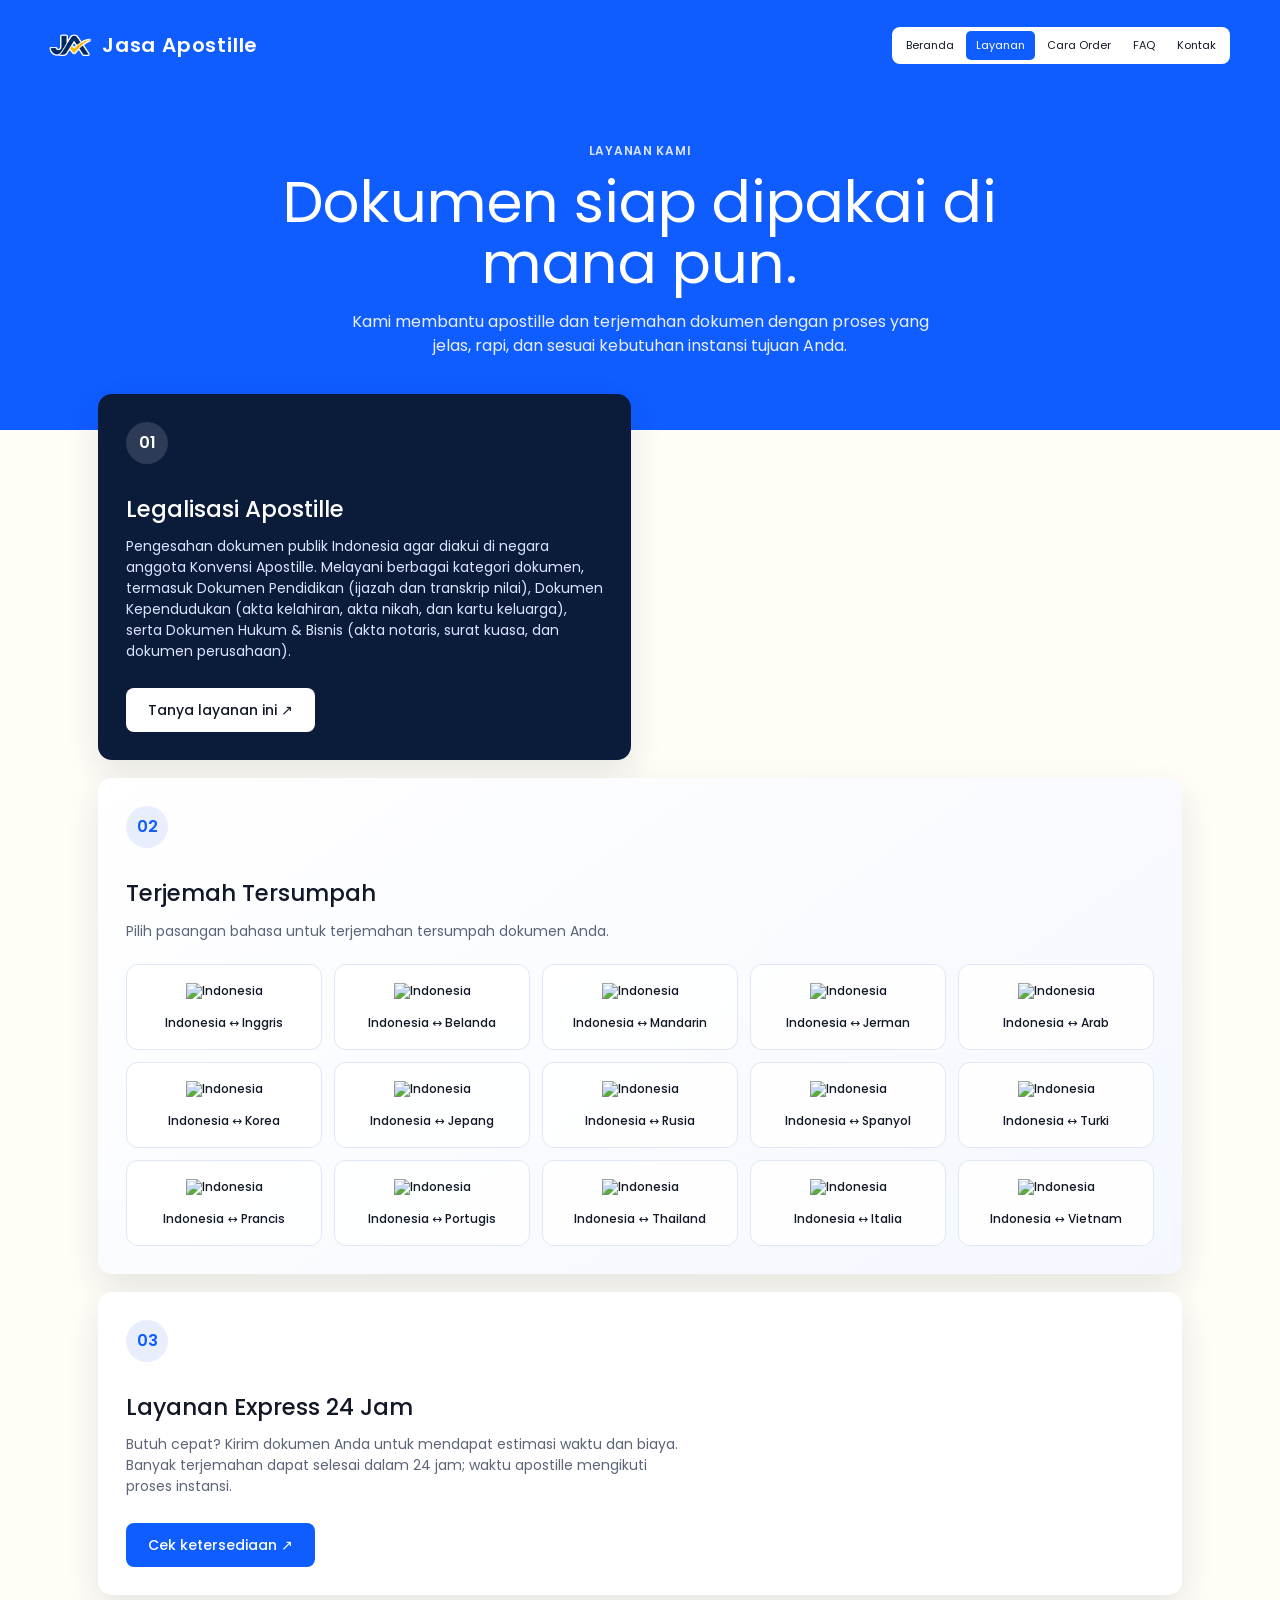
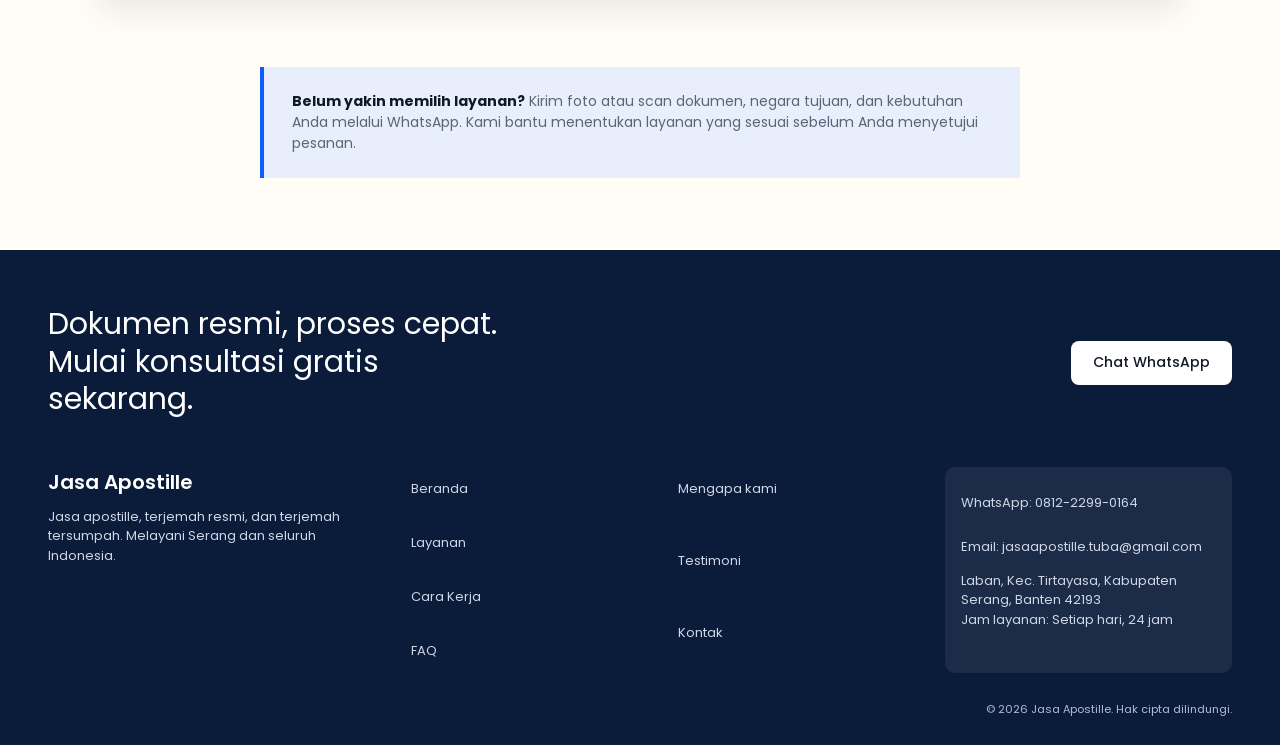
==== layanan.html @ f2cc79f2 "Unify navbar layout across pages Co-authored-by: Copilot <223556219+Copilot@users.noreply.github.com" ====
<!doctype html>
<html lang="id">
  <head>
    <meta charset="utf-8" />
    <meta name="viewport" content="width=device-width, initial-scale=1" />
    <title>Layanan Apostille &amp; Terjemah Resmi | Jasa Apostille</title>
    <meta
      name="description"
      content="Pilih layanan apostille, terjemah resmi, terjemah tersumpah, dan pengurusan dokumen untuk kebutuhan studi, visa, kerja, dan bisnis."
    />
    <link rel="canonical" href="https://www.jasaapostille.my.id/layanan.html" />
    <meta name="theme-color" content="#0f5cff" />
    <link rel="icon" type="image/png" href="assets/logo.png" />
    <link rel="preconnect" href="https://fonts.googleapis.com" />
    <link rel="preconnect" href="https://fonts.gstatic.com" crossorigin />
    <link
      href="https://fonts.googleapis.com/css2?family=Poppins:wght@300;400;500;600&display=swap"
      rel="stylesheet"
    />
    <link rel="stylesheet" href="css/style.css" />
    <style>
      .services-page-hero {
        background: var(--blue);
        color: #fff;
        padding: 24px 48px 72px;
      }
      .services-page-intro {
        max-width: 760px;
        margin: 72px auto 0;
        text-align: center;
      }
      .services-page-intro .label {
        color: #dbe4ff;
      }
      .services-page-intro h1 {
        margin: 10px 0 16px;
        font-size: clamp(32px, 5vw, 58px);
        line-height: 1.05;
        font-weight: 400;
      }
      .services-page-intro p {
        max-width: 610px;
        margin: 0 auto;
        color: #e9efff;
        font-size: 16px;
      }
      .service-catalog {
        max-width: 1180px;
        margin: -36px auto 0;
        padding: 0 48px 72px;
        position: relative;
      }
      .service-catalog-grid {
        display: grid;
        grid-template-columns: repeat(2, minmax(0, 1fr));
        gap: 18px;
      }
      .service-card {
        min-height: 300px;
        padding: 28px;
        border-radius: var(--radius);
        background: #fff;
        box-shadow: 0 14px 34px rgba(11, 27, 58, 0.1);
        display: flex;
        flex-direction: column;
        justify-content: space-between;
        transition:
          transform 0.2s ease,
          box-shadow 0.2s ease;
      }
      .service-card:hover {
        transform: translateY(-6px);
        box-shadow: 0 20px 42px rgba(11, 27, 58, 0.16);
      }
      .service-card.featured {
        background: var(--navy);
        color: #fff;
      }
      .service-card.wide {
        grid-column: span 2;
        min-height: 250px;
      }
      .service-number {
        width: 42px;
        height: 42px;
        display: grid;
        place-items: center;
        border-radius: 50%;
        background: var(--soft);
        color: var(--blue);
        font-weight: 600;
        margin-bottom: 28px;
      }
      .featured .service-number {
        background: rgba(255, 255, 255, 0.14);
        color: #fff;
      }
      .service-card h2 {
        margin: 0 0 10px;
        font-size: 23px;
        font-weight: 500;
      }
      .service-card p {
        margin: 0;
        color: var(--muted);
        font-size: 14px;
        max-width: 560px;
      }
      .featured p {
        color: #dbe4ff;
      }
      .service-card .service-link {
        margin-top: 26px;
        align-self: flex-start;
      }
      .translation-card {
        grid-column: span 2;
        min-height: auto;
      }
      .translation-card {
        background: linear-gradient(145deg, #ffffff 0%, #f4f7ff 100%);
      }
      .translation-card > div:first-child > p {
        margin-bottom: 22px;
      }
      .language-grid {
        display: grid;
        grid-template-columns: repeat(5, minmax(0, 1fr));
        gap: 12px;
      }
      .language-card {
        display: flex;
        flex-direction: column;
        align-items: center;
        justify-content: center;
        gap: 8px;
        min-height: 86px;
        padding: 12px 8px;
        border: 1px solid #dfe6f7;
        border-radius: 12px;
        background: rgba(255, 255, 255, .9);
        color: var(--ink);
        font-size: 12px;
        line-height: 1.25;
        text-align: center;
        font-weight: 500;
        transition: border-color .18s ease, background .18s ease, transform .18s ease, box-shadow .18s ease;
      }
      .language-card:hover {
        border-color: var(--blue);
        background: #fff;
        transform: translateY(-3px);
        box-shadow: 0 8px 18px rgba(15, 92, 255, .12);
      }
      .language-flags {
        display: inline-flex;
        flex: none;
        gap: 4px;
        align-items: center;
      }
      .language-flags img {
        width: 32px;
        height: 21px;
        display: block;
        border-radius: 3px;
        object-fit: cover;
        box-shadow: 0 0 0 1px rgba(11, 27, 58, .12);
      }
      @media (max-width: 900px) {
        .language-grid { grid-template-columns: repeat(3, minmax(0, 1fr)); }
      }
      .services-page-note {
        max-width: 760px;
        margin: 0 auto 72px;
        padding: 24px 28px;
        border-left: 4px solid var(--blue);
        background: var(--soft);
        color: var(--muted);
        font-size: 14px;
      }
      .services-page-note strong {
        color: var(--ink);
      }
      @media (max-width: 900px) {
        .services-page-hero {
          padding-left: 24px;
          padding-right: 24px;
        }
        .service-catalog {
          padding-left: 24px;
          padding-right: 24px;
        }
      }
      @media (max-width: 600px) {
        .services-page-hero {
          padding-top: 16px;
          padding-bottom: 58px;
        }
        .services-page-intro {
          margin-top: 56px;
          text-align: left;
        }
        .services-page-intro p {
          margin-left: 0;
        }
        .service-catalog-grid {
          grid-template-columns: 1fr;
        }
        .service-card.wide,
        .translation-card {
          grid-column: auto;
        }
        .service-card {
          min-height: 270px;
          padding: 22px;
        }
        .language-grid { grid-template-columns: repeat(2, minmax(0, 1fr)); gap: 10px; }
        .language-card { min-height: 78px; }
        .services-page-note {
          margin-left: 24px;
          margin-right: 24px;
        }
      }
    </style>
  </head>
  <body>
    <div class="page" id="top">
      <header class="services-page-hero">
        <nav class="nav" aria-label="Menu utama">
          <a class="logo" href="index.html#top" aria-label="Jasa Apostille">
            <img src="assets/logo.png" alt="Jasa Apostille" />
            <span>Jasa Apostille</span>
          </a>
          <button
            class="menu-btn"
            id="menuBtn"
            type="button"
            aria-label="Buka menu"
            aria-expanded="false"
            aria-controls="menu"
          >
            &#9776;
          </button>
          <div class="pill" id="menu">
            <a href="index.html#top">Beranda</a>
            <a class="active" href="layanan.html">Layanan</a>
            <a href="index.html#proses">Cara Order</a>
            <a href="index.html#faq">FAQ</a>
            <a href="index.html#kontak">Kontak</a>
          </div>
        </nav>
        <div class="services-page-intro">
          <span class="label">Layanan kami</span>
          <h1>Dokumen siap dipakai di mana pun.</h1>
          <p>
            Kami membantu apostille dan terjemahan dokumen dengan proses yang
            jelas, rapi, dan sesuai kebutuhan instansi tujuan Anda.
          </p>
        </div>
      </header>

      <main>
        <section class="service-catalog" aria-labelledby="catalog-title">
          <h2 id="catalog-title" class="sr-only">Daftar layanan</h2>
          <div class="service-catalog-grid">
            <article class="service-card featured">
              <div>
                <div class="service-number">01</div>
                <h2>Legalisasi Apostille</h2>
                <p>
                  Pengesahan dokumen publik Indonesia agar diakui di negara
                  anggota Konvensi Apostille. Melayani berbagai kategori
                  dokumen, termasuk Dokumen Pendidikan (ijazah dan transkrip
                  nilai), Dokumen Kependudukan (akta kelahiran, akta nikah, dan
                  kartu keluarga), serta Dokumen Hukum & Bisnis (akta notaris,
                  surat kuasa, dan dokumen perusahaan).
                </p>
              </div>
              <a
                class="btn btn-light service-link"
                href="https://wa.me/6281222990164?text=Halo%2C%20saya%20tertarik%20dengan%20layanan%20Legalisasi%20Apostille.%20Mohon%20informasi%20lebih%20lanjut."
                rel="noopener"
                >Tanya layanan ini &#8599;</a
              >
            </article>
            <article class="service-card translation-card">
              <div>
                <div class="service-number">02</div>
                <h2>Terjemah Tersumpah</h2>
                <p>Pilih pasangan bahasa untuk terjemahan tersumpah dokumen Anda.</p>
                <div class="language-grid" aria-label="Pilihan bahasa terjemah tersumpah">
                  <a class="language-card" href="https://wa.me/6281222990164?text=Halo%2C%20saya%20mengunjungi%20jasaapostile.my.id%20dan%20ingin%20konsultasi%20layanan%20Terjemah%20Tersumpah%20Indonesia%E2%80%93Inggris.%20Mohon%20informasi%20lebih%20lanjut." rel="noopener"<span class="language-flags" aria-hidden="true"><img src="https://flagcdn.com/w40/id.png" alt="Indonesia" /><img src="https://flagcdn.com/w40/gb.png" alt="" /></span><span>Indonesia ↔ Inggris</span></a>
                  <a class="language-card" href="https://wa.me/6281222990164?text=Halo%2C%20saya%20mengunjungi%20jasaapostile.my.id%20dan%20ingin%20konsultasi%20layanan%20Terjemah%20Tersumpah%20Indonesia%E2%80%93Belanda.%20Mohon%20informasi%20lebih%20lanjut." rel="noopener"<span class="language-flags" aria-hidden="true"><img src="https://flagcdn.com/w40/id.png" alt="Indonesia" /><img src="https://flagcdn.com/w40/nl.png" alt="" /></span><span>Indonesia ↔ Belanda</span></a>
                  <a class="language-card" href="https://wa.me/6281222990164?text=Halo%2C%20saya%20mengunjungi%20jasaapostile.my.id%20dan%20ingin%20konsultasi%20layanan%20Terjemah%20Tersumpah%20Indonesia%E2%80%93Mandarin.%20Mohon%20informasi%20lebih%20lanjut." rel="noopener"<span class="language-flags" aria-hidden="true"><img src="https://flagcdn.com/w40/id.png" alt="Indonesia" /><img src="https://flagcdn.com/w40/cn.png" alt="" /></span><span>Indonesia ↔ Mandarin</span></a>
                  <a class="language-card" href="https://wa.me/6281222990164?text=Halo%2C%20saya%20mengunjungi%20jasaapostile.my.id%20dan%20ingin%20konsultasi%20layanan%20Terjemah%20Tersumpah%20Indonesia%E2%80%93Jerman.%20Mohon%20informasi%20lebih%20lanjut." rel="noopener"<span class="language-flags" aria-hidden="true"><img src="https://flagcdn.com/w40/id.png" alt="Indonesia" /><img src="https://flagcdn.com/w40/de.png" alt="" /></span><span>Indonesia ↔ Jerman</span></a>
                  <a class="language-card" href="https://wa.me/6281222990164?text=Halo%2C%20saya%20mengunjungi%20jasaapostile.my.id%20dan%20ingin%20konsultasi%20layanan%20Terjemah%20Tersumpah%20Indonesia%E2%80%93Arab.%20Mohon%20informasi%20lebih%20lanjut." rel="noopener"<span class="language-flags" aria-hidden="true"><img src="https://flagcdn.com/w40/id.png" alt="Indonesia" /><img src="https://flagcdn.com/w40/sa.png" alt="" /></span><span>Indonesia ↔ Arab</span></a>
                  <a class="language-card" href="https://wa.me/6281222990164?text=Halo%2C%20saya%20mengunjungi%20jasaapostile.my.id%20dan%20ingin%20konsultasi%20layanan%20Terjemah%20Tersumpah%20Indonesia%E2%80%93Korea.%20Mohon%20informasi%20lebih%20lanjut." rel="noopener"<span class="language-flags" aria-hidden="true"><img src="https://flagcdn.com/w40/id.png" alt="Indonesia" /><img src="https://flagcdn.com/w40/kr.png" alt="" /></span><span>Indonesia ↔ Korea</span></a>
                  <a class="language-card" href="https://wa.me/6281222990164?text=Halo%2C%20saya%20mengunjungi%20jasaapostile.my.id%20dan%20ingin%20konsultasi%20layanan%20Terjemah%20Tersumpah%20Indonesia%E2%80%93Jepang.%20Mohon%20informasi%20lebih%20lanjut." rel="noopener"<span class="language-flags" aria-hidden="true"><img src="https://flagcdn.com/w40/id.png" alt="Indonesia" /><img src="https://flagcdn.com/w40/jp.png" alt="" /></span><span>Indonesia ↔ Jepang</span></a>
                  <a class="language-card" href="https://wa.me/6281222990164?text=Halo%2C%20saya%20mengunjungi%20jasaapostile.my.id%20dan%20ingin%20konsultasi%20layanan%20Terjemah%20Tersumpah%20Indonesia%E2%80%93Rusia.%20Mohon%20informasi%20lebih%20lanjut." rel="noopener"<span class="language-flags" aria-hidden="true"><img src="https://flagcdn.com/w40/id.png" alt="Indonesia" /><img src="https://flagcdn.com/w40/ru.png" alt="" /></span><span>Indonesia ↔ Rusia</span></a>
                  <a class="language-card" href="https://wa.me/6281222990164?text=Halo%2C%20saya%20mengunjungi%20jasaapostile.my.id%20dan%20ingin%20konsultasi%20layanan%20Terjemah%20Tersumpah%20Indonesia%E2%80%93Spanyol.%20Mohon%20informasi%20lebih%20lanjut." rel="noopener"<span class="language-flags" aria-hidden="true"><img src="https://flagcdn.com/w40/id.png" alt="Indonesia" /><img src="https://flagcdn.com/w40/es.png" alt="" /></span><span>Indonesia ↔ Spanyol</span></a>
                  <a class="language-card" href="https://wa.me/6281222990164?text=Halo%2C%20saya%20mengunjungi%20jasaapostile.my.id%20dan%20ingin%20konsultasi%20layanan%20Terjemah%20Tersumpah%20Indonesia%E2%80%93Turki.%20Mohon%20informasi%20lebih%20lanjut." rel="noopener"<span class="language-flags" aria-hidden="true"><img src="https://flagcdn.com/w40/id.png" alt="Indonesia" /><img src="https://flagcdn.com/w40/tr.png" alt="" /></span><span>Indonesia ↔ Turki</span></a>
                  <a class="language-card" href="https://wa.me/6281222990164?text=Halo%2C%20saya%20mengunjungi%20jasaapostile.my.id%20dan%20ingin%20konsultasi%20layanan%20Terjemah%20Tersumpah%20Indonesia%E2%80%93Prancis.%20Mohon%20informasi%20lebih%20lanjut." rel="noopener"<span class="language-flags" aria-hidden="true"><img src="https://flagcdn.com/w40/id.png" alt="Indonesia" /><img src="https://flagcdn.com/w40/fr.png" alt="" /></span><span>Indonesia ↔ Prancis</span></a>
                  <a class="language-card" href="https://wa.me/6281222990164?text=Halo%2C%20saya%20mengunjungi%20jasaapostile.my.id%20dan%20ingin%20konsultasi%20layanan%20Terjemah%20Tersumpah%20Indonesia%E2%80%93Portugis.%20Mohon%20informasi%20lebih%20lanjut." rel="noopener"<span class="language-flags" aria-hidden="true"><img src="https://flagcdn.com/w40/id.png" alt="Indonesia" /><img src="https://flagcdn.com/w40/pt.png" alt="" /></span><span>Indonesia ↔ Portugis</span></a>
                  <a class="language-card" href="https://wa.me/6281222990164?text=Halo%2C%20saya%20mengunjungi%20jasaapostile.my.id%20dan%20ingin%20konsultasi%20layanan%20Terjemah%20Tersumpah%20Indonesia%E2%80%93Thailand.%20Mohon%20informasi%20lebih%20lanjut." rel="noopener"<span class="language-flags" aria-hidden="true"><img src="https://flagcdn.com/w40/id.png" alt="Indonesia" /><img src="https://flagcdn.com/w40/th.png" alt="" /></span><span>Indonesia ↔ Thailand</span></a>
                  <a class="language-card" href="https://wa.me/6281222990164?text=Halo%2C%20saya%20mengunjungi%20jasaapostile.my.id%20dan%20ingin%20konsultasi%20layanan%20Terjemah%20Tersumpah%20Indonesia%E2%80%93Italia.%20Mohon%20informasi%20lebih%20lanjut." rel="noopener"<span class="language-flags" aria-hidden="true"><img src="https://flagcdn.com/w40/id.png" alt="Indonesia" /><img src="https://flagcdn.com/w40/it.png" alt="" /></span><span>Indonesia ↔ Italia</span></a>
                  <a class="language-card" href="https://wa.me/6281222990164?text=Halo%2C%20saya%20mengunjungi%20jasaapostile.my.id%20dan%20ingin%20konsultasi%20layanan%20Terjemah%20Tersumpah%20Indonesia%E2%80%93Vietnam.%20Mohon%20informasi%20lebih%20lanjut." rel="noopener"<span class="language-flags" aria-hidden="true"><img src="https://flagcdn.com/w40/id.png" alt="Indonesia" /><img src="https://flagcdn.com/w40/vn.png" alt="" /></span><span>Indonesia ↔ Vietnam</span></a>
                </div>
              </div>
            </article>
            <article class="service-card wide">
              <div>
                <div class="service-number">03</div>
                <h2>Layanan Express 24 Jam</h2>
                <p>
                  Butuh cepat? Kirim dokumen Anda untuk mendapat estimasi waktu
                  dan biaya. Banyak terjemahan dapat selesai dalam 24 jam; waktu
                  apostille mengikuti proses instansi.
                </p>
              </div>
              <a
                class="btn btn-blue service-link"
                href="https://wa.me/6281222990164?text=Halo%2C%20saya%20membutuhkan%20layanan%20Express%2024%20Jam.%20Mohon%20cek%20estimasi%20waktu%20dan%20biayanya."
                rel="noopener"
                >Cek ketersediaan &#8599;</a
              >
            </article>
          </div>
        </section>

        <aside class="services-page-note">
          <strong>Belum yakin memilih layanan?</strong> Kirim foto atau scan
          dokumen, negara tujuan, dan kebutuhan Anda melalui WhatsApp. Kami
          bantu menentukan layanan yang sesuai sebelum Anda menyetujui pesanan.
        </aside>
      </main>

      <footer>
        <div class="cta">
          <h2>
            Dokumen resmi, proses cepat. Mulai konsultasi gratis sekarang.
          </h2>
          <a
            class="btn btn-light"
            href="https://wa.me/6281222990164?text=Halo%2C%20saya%20ingin%20konsultasi%20layanan%20dokumen.%20Terima%20kasih."
            rel="noopener"
            >Chat WhatsApp</a
          >
        </div>
        <div class="foot-grid">
          <div>
            <span class="brand">Jasa Apostille</span>Jasa apostille, terjemah
            resmi, dan terjemah tersumpah. Melayani Serang dan seluruh
            Indonesia.
          </div>
          <ul>
            <li><a href="index.html#top">Beranda</a></li>
            <li><a href="layanan.html">Layanan</a></li>
            <li><a href="index.html#proses">Cara Kerja</a></li>
            <li><a href="index.html#faq">FAQ</a></li>
          </ul>
          <ul>
            <li><a href="index.html#alasan">Mengapa kami</a></li>
            <li><a href="index.html#ulasan">Testimoni</a></li>
            <li><a href="index.html#kontak">Kontak</a></li>
          </ul>
          <address class="contact">
            WhatsApp: <a href="https://wa.me/6281222990164">0812-2299-0164</a
            ><br />Email:
            <a href="mailto:jasaapostille.tuba@gmail.com"
              >jasaapostille.tuba@gmail.com</a
            ><br />Laban, Kec. Tirtayasa, Kabupaten Serang, Banten 42193<br />Jam
            layanan: Setiap hari, 24 jam
          </address>
        </div>
        <div class="copy">
          &copy; <span id="copyrightYear">2026</span> Jasa Apostille. Hak cipta
          dilindungi.
        </div>
      </footer>
    </div>
    <script>
      const menuBtn = document.getElementById("menuBtn");
      const menu = document.getElementById("menu");
      menuBtn.addEventListener("click", () => {
        const open = menu.classList.toggle("open");
        menuBtn.setAttribute("aria-expanded", String(open));
        menuBtn.setAttribute("aria-label", open ? "Tutup menu" : "Buka menu");
        menuBtn.innerHTML = open ? "&#10005;" : "&#9776;";
      });
      menu
        .querySelectorAll("a")
        .forEach((link) =>
          link.addEventListener("click", () => menu.classList.remove("open")),
        );
      document.getElementById("copyrightYear").textContent =
        new Date().getFullYear();
    </script>
  </body>
</html>
---- css/style.css ----
:root{
  --blue:#0f5cff; --blue-dark:#0a3fb8; --navy:#0b1b3a; --cream:#fffdf6;
  --ink:#111827; --muted:#5b6478; --soft:#e9eefc; --radius:14px;
}
*{box-sizing:border-box}
html{scroll-behavior:smooth}
body{margin:0;font-family:'Poppins',system-ui,sans-serif;color:var(--ink);background:var(--cream);line-height:1.5}
body.js-enabled [data-reveal]{opacity:0;transform:translateY(22px);transition:opacity .65s ease,transform .65s ease}
body.js-enabled [data-reveal].is-visible{opacity:1;transform:none}
@media (prefers-reduced-motion:reduce){body.js-enabled [data-reveal]{opacity:1;transform:none;transition:none}}
a{color:inherit;text-decoration:none}
button{font:inherit;cursor:pointer}
img{max-width:100%;display:block}
:focus-visible{outline:3px solid #ffb703;outline-offset:2px}
.page{width:100%;max-width:none;margin:0;background:var(--cream);border-radius:0;overflow:hidden}
.label{font-size:12px;font-weight:600;letter-spacing:.06em;color:var(--blue);text-transform:uppercase}
.sr-only{position:absolute;width:1px;height:1px;padding:0;margin:-1px;overflow:hidden;clip:rect(0,0,0,0);white-space:nowrap;border:0}
.accent{color:var(--blue)}
.ph{background:linear-gradient(135deg,#c9d6f5,#e9eefc);display:flex;align-items:center;justify-content:center;color:#4a577a;font-size:13px;text-align:center;border-radius:var(--radius)}
.btn{display:inline-flex;align-items:center;justify-content:center;min-height:44px;padding:0 22px;border-radius:8px;border:0;font-weight:500;font-size:14px;transition:background .18s ease,color .18s ease,box-shadow .18s ease,transform .18s ease}
.btn:hover{transform:translateY(-2px);box-shadow:0 8px 18px rgba(11,27,58,.18)}
.pill a:hover,.btn-light:hover{background:var(--soft)}
.btn-dark:hover{background:var(--blue-dark)}
.btn-blue:hover{background:var(--blue-dark)}
.btn-dark{background:var(--navy);color:#fff}
.btn-light{background:#fff;color:var(--ink)}
.btn-blue{background:var(--blue);color:#fff}

/* Hero */
.hero{background:var(--blue);color:#fff;padding:24px 48px 0}
.nav{width:100%;max-width:1180px;margin:0 auto;display:flex;flex-wrap:wrap;gap:16px;align-items:center;justify-content:space-between}
.logo{display:inline-flex;align-items:center;gap:10px;font-weight:600;font-size:20px;letter-spacing:.04em}
.logo img{width:42px;height:42px;object-fit:contain;filter:drop-shadow(1px 0 #fff) drop-shadow(-1px 0 #fff) drop-shadow(0 1px #fff) drop-shadow(0 -1px #fff)}
.pill{display:flex;flex-wrap:wrap;gap:2px;background:#fff;padding:4px;border-radius:8px}
.pill a{min-height:44px;padding:6px 10px;border-radius:5px;font-size:11px;color:var(--ink);display:flex;align-items:center;transition:background .18s ease,color .18s ease,transform .18s ease}
.pill a:hover{transform:translateY(-2px)}
@media (min-width:601px){.pill a{min-height:29px}}
.pill a.active{background:var(--blue);color:#fff}
.hero-grid{display:grid;grid-template-columns:.72fr 1.9fr .8fr;gap:20px;align-items:end;min-height:600px;margin-top:8px}
.hero h1{font-size:clamp(28px,3.5vw,40px);line-height:1.08;font-weight:400;margin:0 0 24px}
.hero-grid>div:first-child{padding-bottom:32px}
.review-card{background:#fff;color:var(--ink);border-radius:9px;padding:13px;max-width:160px;margin-bottom:0;box-shadow:0 8px 20px rgba(5,34,100,.18)}
.review-card strong{font-size:28px;font-weight:400;display:block;line-height:1.1}
.review-card small{display:block;color:var(--muted);font-size:10px;margin:2px 0 10px}
.review-card .btn{width:100%;min-height:34px;padding:0 10px;font-size:10px}
.hero-grid>picture{width:100%;height:600px;display:block}
.hero-person{width:100%;height:600px;display:block;object-fit:contain;object-position:center bottom;border-radius:0;background:var(--blue);animation:hero-rise .8s .12s ease-out both}
@keyframes hero-rise{from{opacity:0;transform:translateY(24px) scale(.98)}to{opacity:1;transform:none}}
.hero-side{padding-bottom:32px;display:flex;flex-direction:column;gap:12px;align-items:flex-start}
.hero-side .btn-light{background:#fff;color:var(--ink);min-height:32px;padding:0 11px;font-size:10px}
.hero-side p{margin:0;font-size:11px;line-height:1.4;max-width:190px}
.years{position:relative;padding:14px 18px;border:1px solid rgba(255,255,255,.42);border-radius:12px;background:rgba(255,255,255,.12);font-size:42px;font-weight:700;line-height:1;box-shadow:0 10px 24px rgba(5,34,100,.18)}
.years::after{content:"";position:absolute;inset:0;border-radius:inherit;background:rgba(255,255,255,.12);opacity:0;animation:years-glow 2.4s ease-in-out infinite}
.years .count{position:relative;z-index:1;display:inline-block;min-width:2ch;animation:count-pop .7s ease-out both}
.years .plus{position:relative;z-index:1;margin-left:-8px}
.years small{position:relative;z-index:1;display:block;font-size:14px;font-weight:500;line-height:1.3;margin-top:7px}
@keyframes years-glow{50%{opacity:1;transform:scale(1.02)}}
@keyframes count-pop{
  from{opacity:0;transform:translateY(10px) scale(.82)}
  to{opacity:1;transform:translateY(0) scale(1)}
}
@media (prefers-reduced-motion:reduce){.years .count{animation:none}}
.play{position:absolute;inset:0;margin:auto;width:42px;height:42px;border-radius:50%;background:rgba(255,255,255,.9);color:var(--navy);display:flex;align-items:center;justify-content:center;font-size:14px}
@media (min-width:901px){
  .hero-side{align-self:start;gap:16px;margin-top:133px;padding-bottom:0}
  .hero-side p{font-size:14px;line-height:1.5;max-width:260px}
  .hero-side .btn-light{min-height:38px;padding:0 16px;font-size:12px}
  .years{font-size:48px}
  .years small{font-size:15px}
}

/* About */
.about{padding:80px 48px;display:grid;grid-template-columns:1fr 1.4fr 1fr;gap:32px;align-items:center;position:relative}
.about p{font-size:21px;line-height:1.45;margin:12px 0 0}
.about-image{width:100%;object-fit:cover;border-radius:var(--radius)}
.about > img.about-image:first-of-type{height:auto;aspect-ratio:2400 / 1792}
.about > img.about-image:last-of-type{height:auto;aspect-ratio:1912 / 2240}
.about .curve{position:absolute;inset:0;width:100%;height:100%;pointer-events:none;z-index:0}
.about>*{position:relative;z-index:1}

/* Services */
.services,.process,.faq{padding:48px}
.sec-head{display:flex;flex-direction:column;align-items:flex-start;gap:4px;margin-bottom:28px}
.sec-head h2{margin:0;font-size:clamp(24px,3.2vw,34px);font-weight:400;text-align:left}
.svc-grid{display:grid;grid-template-columns:1fr 2.1fr;gap:16px}
.svc-list{background:var(--blue);border-radius:var(--radius);padding:12px;display:flex;flex-direction:column;gap:4px}
.svc-list button{min-height:46px;padding:0 14px;border:0;border-radius:10px;background:transparent;color:#fff;font-size:14px;text-align:left;display:flex;justify-content:space-between;align-items:center;transition:background .18s ease,transform .18s ease}
.svc-list button:hover{background:rgba(255,255,255,.12);transform:translateX(4px)}
.svc-list button[aria-pressed="true"]{background:var(--blue-dark);font-weight:500}
.svc-detail{position:relative;min-height:340px;border-radius:var(--radius);background:linear-gradient(135deg,#3d5a8a,#1d2f52);color:#fff;padding:28px;display:flex;flex-direction:column;justify-content:flex-end;overflow:hidden}
.svc-detail.is-apostille{background-image:linear-gradient(135deg,rgba(11,27,58,.2),rgba(11,27,58,.82)),url('../assets/layanan-1.jpg');background-position:center;background-size:cover}
.svc-detail.is-official-translation{background-image:linear-gradient(135deg,rgba(11,27,58,.2),rgba(11,27,58,.82)),url('../assets/layanan-2.jpg');background-position:center;background-size:cover}
.svc-detail.is-sworn-translation{background-image:linear-gradient(135deg,rgba(11,27,58,.2),rgba(11,27,58,.82)),url('../assets/layanan-3.jpg');background-position:center;background-size:cover}
.svc-detail.is-education-translation{background-image:linear-gradient(135deg,rgba(11,27,58,.2),rgba(11,27,58,.82)),url('../assets/layanan-4.jpg');background-position:center;background-size:cover}
.svc-detail.is-civil-record-translation{background-image:linear-gradient(135deg,rgba(11,27,58,.2),rgba(11,27,58,.82)),url('../assets/layanan-6.jpg');background-position:center;background-size:cover}
.svc-detail.is-legal-business-translation{background-image:linear-gradient(135deg,rgba(11,27,58,.2),rgba(11,27,58,.82)),url('../assets/layanan-5.jpg');background-position:center;background-size:cover}
.svc-detail.is-express-service{background-image:linear-gradient(135deg,rgba(11,27,58,.2),rgba(11,27,58,.82)),url('../assets/layanan-7.jpg');background-position:center;background-size:cover}
.svc-panel h3{margin:0 0 6px;font-size:22px;font-weight:500}
.svc-panel p{margin:0;font-size:14px;max-width:460px}
.svc-panel{animation:panel-in .35s ease both}
@keyframes panel-in{from{opacity:0;transform:translateY(8px)}to{opacity:1;transform:none}}
.svc-panel[hidden]{display:none}
.svc-detail .wa-link{position:absolute;right:20px;bottom:20px}
.svc-detail .tag{position:absolute;top:16px;left:20px;font-size:12px;color:#dbe4ff}

/* Process */
.steps{display:grid;grid-template-columns:repeat(3,1fr);gap:16px;list-style:none;margin:0;padding:0}
.steps li{background:var(--soft);border-radius:var(--radius);padding:24px;transition:transform .2s ease,box-shadow .2s ease}
.steps li:hover{transform:translateY(-6px);box-shadow:0 12px 24px rgba(11,27,58,.12)}
.steps .n{width:40px;height:40px;border-radius:50%;background:var(--blue);color:#fff;display:flex;align-items:center;justify-content:center;font-weight:600;margin-bottom:12px;transition:transform .2s ease}
.steps li:hover .n{transform:rotate(8deg) scale(1.08)}
.steps h3{margin:0 0 4px;font-size:17px;font-weight:500}
.steps p{margin:0;font-size:14px;color:var(--muted)}

/* Why */
.why{padding:48px;display:grid;grid-template-columns:1fr 1.2fr;gap:32px}
.why h2{margin:8px 0 28px;font-size:clamp(24px,3.2vw,34px);font-weight:400;line-height:1.2}
.why .team{width:100%;height:auto;aspect-ratio:1080 / 1024;max-width:320px;margin-inline:auto;object-fit:contain;border-radius:0;background:transparent}
.cards{display:grid;gap:14px;align-content:start}
.card{background:var(--soft);border-radius:var(--radius);padding:16px 18px;display:flex;gap:14px;align-items:flex-start;max-width:420px;transition:transform .2s ease,box-shadow .2s ease}
.card:hover{transform:translateX(6px);box-shadow:0 10px 22px rgba(11,27,58,.12)}
.card:nth-child(even){margin-left:auto}
.card .ic{flex:none;width:40px;height:40px;border-radius:10px;background:var(--blue);display:flex;align-items:center;justify-content:center;color:#fff}
.card .ic svg{width:22px;height:22px;fill:none;stroke:currentColor;stroke-linecap:round;stroke-linejoin:round;stroke-width:1.8}
.card h3{margin:0;font-size:15px;font-weight:500}
.card p{margin:2px 0 0;font-size:12px;color:var(--muted)}

/* Testimonials */
.testi{padding:48px 48px 56px;text-align:center}
.testi h2{margin:6px 0 28px;font-size:clamp(24px,3.2vw,34px);font-weight:400}
.testi-grid{display:grid;grid-template-columns:240px 480px;gap:4px;width:100%;max-width:724px;margin-inline:auto;text-align:left;align-items:center}
.vid{position:relative;height:250px}
.quote{position:relative;width:100%;max-width:480px;margin-inline:0;background:var(--soft);border-radius:var(--radius);padding:28px;display:flex;flex-direction:column;justify-content:space-between;gap:20px;min-height:250px}
.quote::after{content:"”";position:absolute;right:20px;bottom:18px;color:#7da7e8;font-family:Georgia,serif;font-size:88px;font-weight:700;line-height:.7;letter-spacing:-16px}
.quote blockquote{margin:0}
.quote[hidden]{display:none}
.quote p{margin:0;font-size:18px;line-height:1.5}
.who{display:flex;align-items:center;gap:10px;font-size:13px}
.who i{width:32px;height:32px;border-radius:50%;background:#c9d6f5}
.who small{display:block;color:var(--muted);font-size:11px}
.arrows{display:flex;gap:12px;justify-content:center;margin-top:22px}
.arrows button{width:44px;height:44px;border-radius:50%;border:1.5px solid var(--blue);background:#fff;color:var(--blue);transition:transform .18s ease,background .18s ease,color .18s ease}
.arrows button:hover{transform:translateY(-3px) scale(1.04);background:var(--soft)}
.arrows button.next{background:var(--blue);color:#fff}

/* FAQ */
.faq-list{max-width:820px;margin:0 auto;display:grid;gap:12px}
.faq details{background:var(--soft);border-radius:var(--radius);padding:0 20px;transition:box-shadow .2s ease,transform .2s ease}
.faq details[open]{box-shadow:0 8px 18px rgba(11,27,58,.1);transform:translateY(-2px)}
.faq summary{min-height:56px;display:flex;align-items:center;justify-content:space-between;gap:12px;font-weight:500;cursor:pointer;list-style:none}
.faq summary::-webkit-details-marker{display:none}
.faq summary::after{content:"+";font-size:22px;color:var(--blue)}
.faq details[open] summary::after{content:"–"}
.faq details p{margin:0 0 18px;font-size:14px;color:#374151}

/* Footer */
footer{background:var(--navy);color:#fff;padding:56px 48px 28px}
.cta{display:flex;flex-wrap:wrap;gap:20px;justify-content:space-between;align-items:center;margin-bottom:48px}
.cta h2{margin:0;font-size:clamp(22px,3vw,30px);font-weight:400;max-width:460px;line-height:1.25}
.foot-grid{display:grid;grid-template-columns:1.4fr 1fr 1fr 1.2fr;gap:28px;font-size:13px;color:#cfd6e6}
.foot-grid .brand{display:block;color:#fff;font-size:20px;font-weight:600;margin-bottom:10px}
.foot-grid ul{list-style:none;margin:0;padding:0;display:grid;gap:10px}
.foot-grid ul a{display:inline-flex;align-items:center;min-height:44px}
.contact a{display:inline-block;min-height:44px;padding-top:10px}
.contact{background:rgba(255,255,255,.07);border-radius:10px;padding:16px;font-style:normal}
.copy{margin-top:28px;font-size:11px;color:#b3bdd6;text-align:right}
.note{margin-top:12px;font-size:11px;color:#b3bdd6}

/* Tombol WhatsApp melayang */
.wa-float{position:fixed;right:20px;bottom:20px;z-index:20;min-height:48px;padding:0 16px 0 8px;border-radius:24px;background:#128c4a;color:#fff;font-weight:500;font-size:13px;display:flex;align-items:center;gap:8px;box-shadow:0 8px 22px rgba(0,0,0,.22);transition:transform .2s ease,box-shadow .2s ease,background .2s ease}
.wa-float:hover{transform:translateY(-3px);background:#0d743d;box-shadow:0 12px 26px rgba(0,0,0,.28)}
.wa-float:active{transform:translateY(0) scale(.96)}
.wa-icon{width:32px;height:32px;border-radius:50%;background:#fff;color:#25d366;display:grid;place-items:center;transition:transform .2s ease}
.wa-icon svg{width:19px;height:19px;fill:none;stroke:currentColor;stroke-linecap:round;stroke-linejoin:round;stroke-width:1.8}
.wa-float:hover .wa-icon{transform:rotate(-12deg)}
@media (prefers-reduced-motion:reduce){.hero-person,.svc-panel,.years::after{animation:none}.pill a:hover,.btn:hover,.svc-list button:hover,.steps li:hover,.card:hover,.arrows button:hover,.wa-float:hover{transform:none}}

.menu-btn{display:none;width:44px;height:44px;border-radius:8px;border:1.5px solid #fff;background:transparent;color:#fff;font-size:20px;line-height:1}

@media (max-width:900px){
  .hero,.about,.services,.process,.faq,.why,.testi,footer{padding-left:24px;padding-right:24px}
  .hero-grid,.about,.svc-grid,.why,.steps{grid-template-columns:1fr}
  .hero-grid{min-height:0;gap:20px}
  .hero-grid>picture,.hero-person{height:440px}
  .hero-side{padding-bottom:32px}
  .card,.card:nth-child(even){margin-left:0;max-width:none}
  .sec-head h2{text-align:left}
  .about{padding-top:56px;padding-bottom:56px}
  .about .curve{display:none}
  .testi-grid{grid-template-columns:1fr 1fr}
  .quote{grid-column:1/-1;max-width:none}
  .foot-grid{grid-template-columns:1fr 1fr}
  .foot-grid>:first-child,.contact{grid-column:1/-1}
}
@media (max-width:600px){
  body{background:var(--cream)}
  .page{margin:0;border-radius:0}
  .hero{padding-top:16px}
  .nav{position:relative;flex-wrap:nowrap}
  .menu-btn{display:block}
  .pill{display:none;position:absolute;top:56px;left:0;right:0;z-index:5;flex-direction:column;box-shadow:0 8px 24px rgba(0,0,0,.25)}
  .pill.open{display:flex}
  .pill a{padding:14px 16px;font-size:15px}
  .review-card{max-width:none;margin-bottom:24px}
  .hero-grid>picture,.hero-person{height:300px}
  .hero-side p{max-width:none}
  .hero-side .btn{width:100%}
  .video{max-width:none}
  .about p{font-size:18px}
  .services,.process,.faq,.why,.testi{padding-top:40px;padding-bottom:40px}
  .svc-detail{min-height:280px;padding:20px}
  .svc-detail .wa-link{position:static;margin-top:16px;align-self:flex-start}
  .vid{height:180px}
  .quote{padding:20px}
  .quote p{font-size:16px}
  .cta .btn{width:100%}
  .copy{text-align:left}
  .wa-float{left:16px;right:16px;justify-content:center;padding-right:12px}
  footer{padding-bottom:88px}
}
@media (prefers-reduced-motion:reduce){html{scroll-behavior:auto}}
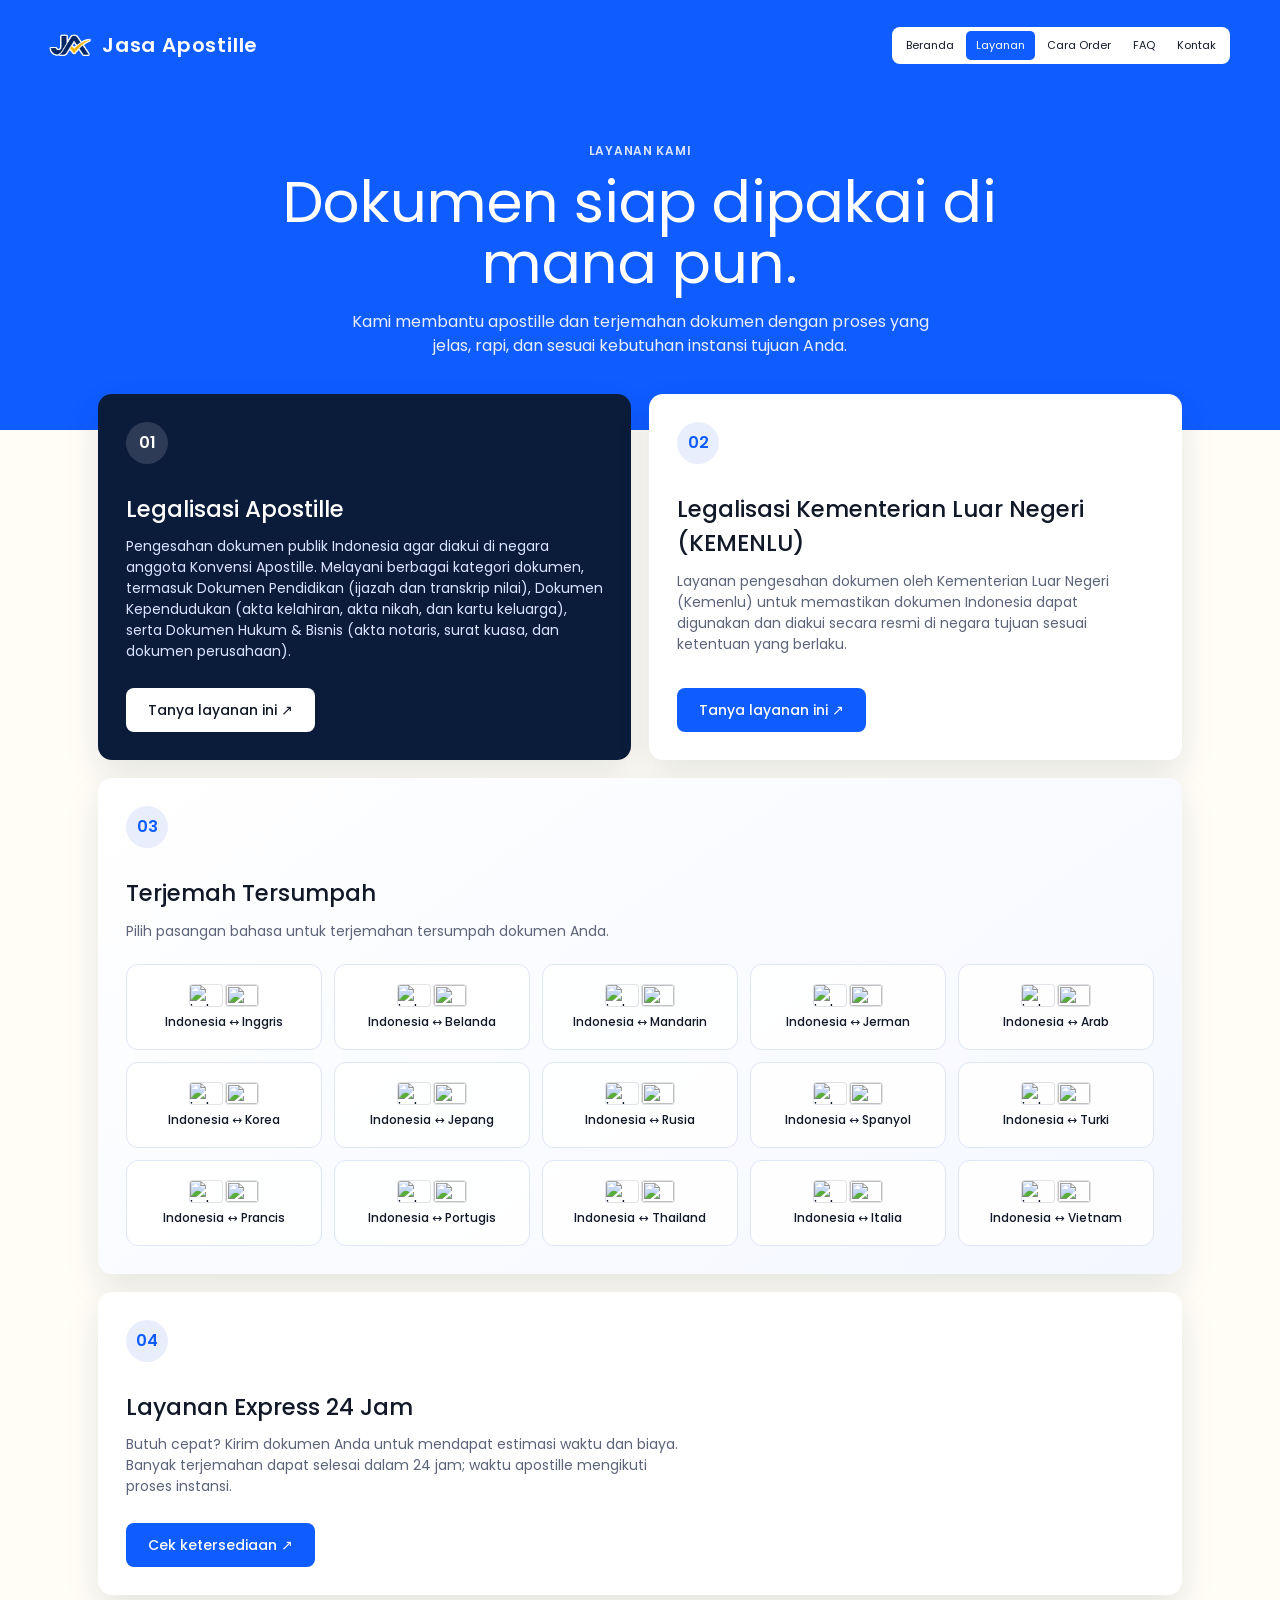
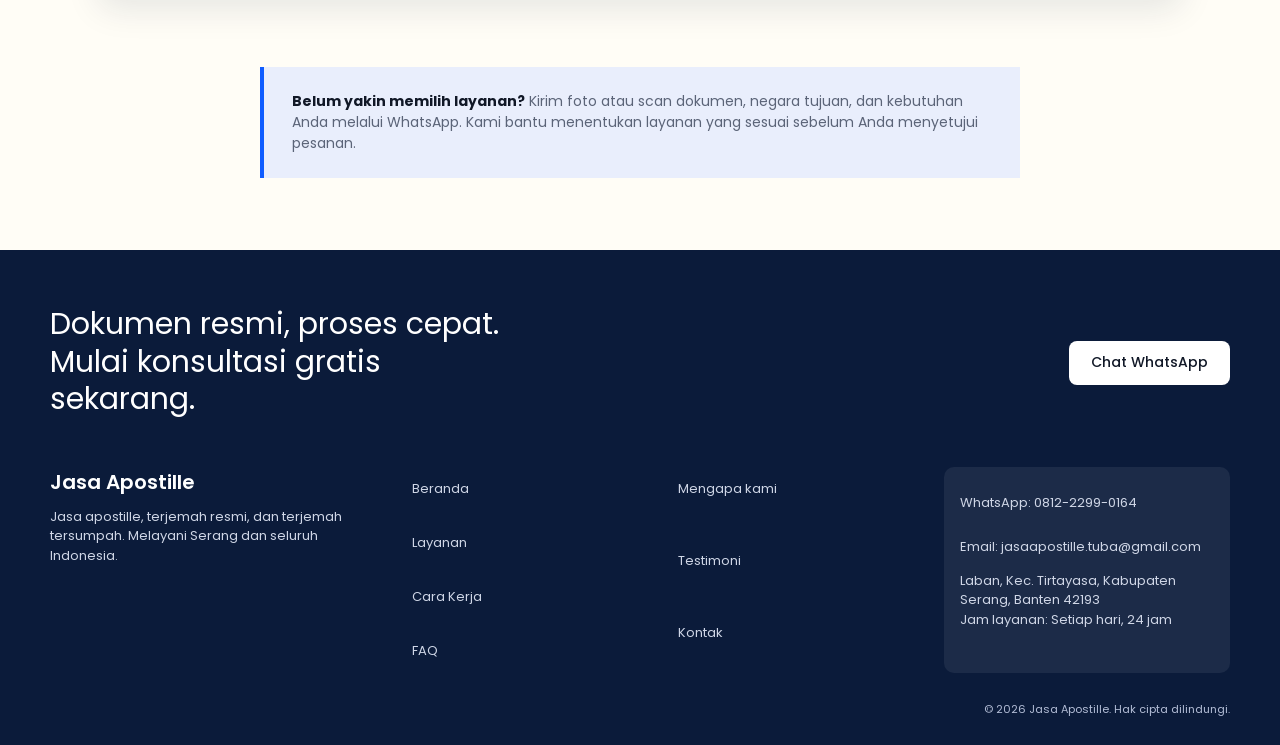
==== commit 46a9a59e: "Add Kemenlu legalization service Co-authored-by: Copilot <223556219+Copilot@users.noreply.github.com" ====
--- a/layanan.html
+++ b/layanan.html
@@ -283,33 +283,41 @@
                 >Tanya layanan ini &#8599;</a
               >
             </article>
+            <article class="service-card">
+              <div>
+                <div class="service-number">02</div>
+                <h2>Legalisasi Kementerian Luar Negeri (KEMENLU)</h2>
+                <p>Layanan pengesahan dokumen oleh Kementerian Luar Negeri (Kemenlu) untuk memastikan dokumen Indonesia dapat digunakan dan diakui secara resmi di negara tujuan sesuai ketentuan yang berlaku.</p>
+              </div>
+              <a class="btn btn-blue service-link" href="https://wa.me/6281222990164?text=Halo%2C%20saya%20ingin%20konsultasi%20layanan%20Legalisasi%20Kementerian%20Luar%20Negeri%20(KEMENLU).%20Mohon%20informasi%20lebih%20lanjut." rel="noopener">Tanya layanan ini &#8599;</a>
+            </article>
             <article class="service-card translation-card">
               <div>
-                <div class="service-number">02</div>
+                <div class="service-number">03</div>
                 <h2>Terjemah Tersumpah</h2>
                 <p>Pilih pasangan bahasa untuk terjemahan tersumpah dokumen Anda.</p>
                 <div class="language-grid" aria-label="Pilihan bahasa terjemah tersumpah">
-                  <a class="language-card" href="https://wa.me/6281222990164?text=Halo%2C%20saya%20mengunjungi%20jasaapostile.my.id%20dan%20ingin%20konsultasi%20layanan%20Terjemah%20Tersumpah%20Indonesia%E2%80%93Inggris.%20Mohon%20informasi%20lebih%20lanjut." rel="noopener"<span class="language-flags" aria-hidden="true"><img src="https://flagcdn.com/w40/id.png" alt="Indonesia" /><img src="https://flagcdn.com/w40/gb.png" alt="" /></span><span>Indonesia ↔ Inggris</span></a>
-                  <a class="language-card" href="https://wa.me/6281222990164?text=Halo%2C%20saya%20mengunjungi%20jasaapostile.my.id%20dan%20ingin%20konsultasi%20layanan%20Terjemah%20Tersumpah%20Indonesia%E2%80%93Belanda.%20Mohon%20informasi%20lebih%20lanjut." rel="noopener"<span class="language-flags" aria-hidden="true"><img src="https://flagcdn.com/w40/id.png" alt="Indonesia" /><img src="https://flagcdn.com/w40/nl.png" alt="" /></span><span>Indonesia ↔ Belanda</span></a>
-                  <a class="language-card" href="https://wa.me/6281222990164?text=Halo%2C%20saya%20mengunjungi%20jasaapostile.my.id%20dan%20ingin%20konsultasi%20layanan%20Terjemah%20Tersumpah%20Indonesia%E2%80%93Mandarin.%20Mohon%20informasi%20lebih%20lanjut." rel="noopener"<span class="language-flags" aria-hidden="true"><img src="https://flagcdn.com/w40/id.png" alt="Indonesia" /><img src="https://flagcdn.com/w40/cn.png" alt="" /></span><span>Indonesia ↔ Mandarin</span></a>
-                  <a class="language-card" href="https://wa.me/6281222990164?text=Halo%2C%20saya%20mengunjungi%20jasaapostile.my.id%20dan%20ingin%20konsultasi%20layanan%20Terjemah%20Tersumpah%20Indonesia%E2%80%93Jerman.%20Mohon%20informasi%20lebih%20lanjut." rel="noopener"<span class="language-flags" aria-hidden="true"><img src="https://flagcdn.com/w40/id.png" alt="Indonesia" /><img src="https://flagcdn.com/w40/de.png" alt="" /></span><span>Indonesia ↔ Jerman</span></a>
-                  <a class="language-card" href="https://wa.me/6281222990164?text=Halo%2C%20saya%20mengunjungi%20jasaapostile.my.id%20dan%20ingin%20konsultasi%20layanan%20Terjemah%20Tersumpah%20Indonesia%E2%80%93Arab.%20Mohon%20informasi%20lebih%20lanjut." rel="noopener"<span class="language-flags" aria-hidden="true"><img src="https://flagcdn.com/w40/id.png" alt="Indonesia" /><img src="https://flagcdn.com/w40/sa.png" alt="" /></span><span>Indonesia ↔ Arab</span></a>
-                  <a class="language-card" href="https://wa.me/6281222990164?text=Halo%2C%20saya%20mengunjungi%20jasaapostile.my.id%20dan%20ingin%20konsultasi%20layanan%20Terjemah%20Tersumpah%20Indonesia%E2%80%93Korea.%20Mohon%20informasi%20lebih%20lanjut." rel="noopener"<span class="language-flags" aria-hidden="true"><img src="https://flagcdn.com/w40/id.png" alt="Indonesia" /><img src="https://flagcdn.com/w40/kr.png" alt="" /></span><span>Indonesia ↔ Korea</span></a>
-                  <a class="language-card" href="https://wa.me/6281222990164?text=Halo%2C%20saya%20mengunjungi%20jasaapostile.my.id%20dan%20ingin%20konsultasi%20layanan%20Terjemah%20Tersumpah%20Indonesia%E2%80%93Jepang.%20Mohon%20informasi%20lebih%20lanjut." rel="noopener"<span class="language-flags" aria-hidden="true"><img src="https://flagcdn.com/w40/id.png" alt="Indonesia" /><img src="https://flagcdn.com/w40/jp.png" alt="" /></span><span>Indonesia ↔ Jepang</span></a>
-                  <a class="language-card" href="https://wa.me/6281222990164?text=Halo%2C%20saya%20mengunjungi%20jasaapostile.my.id%20dan%20ingin%20konsultasi%20layanan%20Terjemah%20Tersumpah%20Indonesia%E2%80%93Rusia.%20Mohon%20informasi%20lebih%20lanjut." rel="noopener"<span class="language-flags" aria-hidden="true"><img src="https://flagcdn.com/w40/id.png" alt="Indonesia" /><img src="https://flagcdn.com/w40/ru.png" alt="" /></span><span>Indonesia ↔ Rusia</span></a>
-                  <a class="language-card" href="https://wa.me/6281222990164?text=Halo%2C%20saya%20mengunjungi%20jasaapostile.my.id%20dan%20ingin%20konsultasi%20layanan%20Terjemah%20Tersumpah%20Indonesia%E2%80%93Spanyol.%20Mohon%20informasi%20lebih%20lanjut." rel="noopener"<span class="language-flags" aria-hidden="true"><img src="https://flagcdn.com/w40/id.png" alt="Indonesia" /><img src="https://flagcdn.com/w40/es.png" alt="" /></span><span>Indonesia ↔ Spanyol</span></a>
-                  <a class="language-card" href="https://wa.me/6281222990164?text=Halo%2C%20saya%20mengunjungi%20jasaapostile.my.id%20dan%20ingin%20konsultasi%20layanan%20Terjemah%20Tersumpah%20Indonesia%E2%80%93Turki.%20Mohon%20informasi%20lebih%20lanjut." rel="noopener"<span class="language-flags" aria-hidden="true"><img src="https://flagcdn.com/w40/id.png" alt="Indonesia" /><img src="https://flagcdn.com/w40/tr.png" alt="" /></span><span>Indonesia ↔ Turki</span></a>
-                  <a class="language-card" href="https://wa.me/6281222990164?text=Halo%2C%20saya%20mengunjungi%20jasaapostile.my.id%20dan%20ingin%20konsultasi%20layanan%20Terjemah%20Tersumpah%20Indonesia%E2%80%93Prancis.%20Mohon%20informasi%20lebih%20lanjut." rel="noopener"<span class="language-flags" aria-hidden="true"><img src="https://flagcdn.com/w40/id.png" alt="Indonesia" /><img src="https://flagcdn.com/w40/fr.png" alt="" /></span><span>Indonesia ↔ Prancis</span></a>
-                  <a class="language-card" href="https://wa.me/6281222990164?text=Halo%2C%20saya%20mengunjungi%20jasaapostile.my.id%20dan%20ingin%20konsultasi%20layanan%20Terjemah%20Tersumpah%20Indonesia%E2%80%93Portugis.%20Mohon%20informasi%20lebih%20lanjut." rel="noopener"<span class="language-flags" aria-hidden="true"><img src="https://flagcdn.com/w40/id.png" alt="Indonesia" /><img src="https://flagcdn.com/w40/pt.png" alt="" /></span><span>Indonesia ↔ Portugis</span></a>
-                  <a class="language-card" href="https://wa.me/6281222990164?text=Halo%2C%20saya%20mengunjungi%20jasaapostile.my.id%20dan%20ingin%20konsultasi%20layanan%20Terjemah%20Tersumpah%20Indonesia%E2%80%93Thailand.%20Mohon%20informasi%20lebih%20lanjut." rel="noopener"<span class="language-flags" aria-hidden="true"><img src="https://flagcdn.com/w40/id.png" alt="Indonesia" /><img src="https://flagcdn.com/w40/th.png" alt="" /></span><span>Indonesia ↔ Thailand</span></a>
-                  <a class="language-card" href="https://wa.me/6281222990164?text=Halo%2C%20saya%20mengunjungi%20jasaapostile.my.id%20dan%20ingin%20konsultasi%20layanan%20Terjemah%20Tersumpah%20Indonesia%E2%80%93Italia.%20Mohon%20informasi%20lebih%20lanjut." rel="noopener"<span class="language-flags" aria-hidden="true"><img src="https://flagcdn.com/w40/id.png" alt="Indonesia" /><img src="https://flagcdn.com/w40/it.png" alt="" /></span><span>Indonesia ↔ Italia</span></a>
-                  <a class="language-card" href="https://wa.me/6281222990164?text=Halo%2C%20saya%20mengunjungi%20jasaapostile.my.id%20dan%20ingin%20konsultasi%20layanan%20Terjemah%20Tersumpah%20Indonesia%E2%80%93Vietnam.%20Mohon%20informasi%20lebih%20lanjut." rel="noopener"<span class="language-flags" aria-hidden="true"><img src="https://flagcdn.com/w40/id.png" alt="Indonesia" /><img src="https://flagcdn.com/w40/vn.png" alt="" /></span><span>Indonesia ↔ Vietnam</span></a>
+                  <a class="language-card" href="https://wa.me/6281222990164?text=Halo%2C%20saya%20mengunjungi%20jasaapostile.my.id%20dan%20ingin%20konsultasi%20layanan%20Terjemah%20Tersumpah%20Indonesia%E2%80%93Inggris.%20Mohon%20informasi%20lebih%20lanjut." rel="noopener"><span class="language-flags" aria-hidden="true"><img src="https://flagcdn.com/w40/id.png" alt="Indonesia" /><img src="https://flagcdn.com/w40/gb.png" alt="" /></span><span>Indonesia ↔ Inggris</span></a>
+                  <a class="language-card" href="https://wa.me/6281222990164?text=Halo%2C%20saya%20mengunjungi%20jasaapostile.my.id%20dan%20ingin%20konsultasi%20layanan%20Terjemah%20Tersumpah%20Indonesia%E2%80%93Belanda.%20Mohon%20informasi%20lebih%20lanjut." rel="noopener"><span class="language-flags" aria-hidden="true"><img src="https://flagcdn.com/w40/id.png" alt="Indonesia" /><img src="https://flagcdn.com/w40/nl.png" alt="" /></span><span>Indonesia ↔ Belanda</span></a>
+                  <a class="language-card" href="https://wa.me/6281222990164?text=Halo%2C%20saya%20mengunjungi%20jasaapostile.my.id%20dan%20ingin%20konsultasi%20layanan%20Terjemah%20Tersumpah%20Indonesia%E2%80%93Mandarin.%20Mohon%20informasi%20lebih%20lanjut." rel="noopener"><span class="language-flags" aria-hidden="true"><img src="https://flagcdn.com/w40/id.png" alt="Indonesia" /><img src="https://flagcdn.com/w40/cn.png" alt="" /></span><span>Indonesia ↔ Mandarin</span></a>
+                  <a class="language-card" href="https://wa.me/6281222990164?text=Halo%2C%20saya%20mengunjungi%20jasaapostile.my.id%20dan%20ingin%20konsultasi%20layanan%20Terjemah%20Tersumpah%20Indonesia%E2%80%93Jerman.%20Mohon%20informasi%20lebih%20lanjut." rel="noopener"><span class="language-flags" aria-hidden="true"><img src="https://flagcdn.com/w40/id.png" alt="Indonesia" /><img src="https://flagcdn.com/w40/de.png" alt="" /></span><span>Indonesia ↔ Jerman</span></a>
+                  <a class="language-card" href="https://wa.me/6281222990164?text=Halo%2C%20saya%20mengunjungi%20jasaapostile.my.id%20dan%20ingin%20konsultasi%20layanan%20Terjemah%20Tersumpah%20Indonesia%E2%80%93Arab.%20Mohon%20informasi%20lebih%20lanjut." rel="noopener"><span class="language-flags" aria-hidden="true"><img src="https://flagcdn.com/w40/id.png" alt="Indonesia" /><img src="https://flagcdn.com/w40/sa.png" alt="" /></span><span>Indonesia ↔ Arab</span></a>
+                  <a class="language-card" href="https://wa.me/6281222990164?text=Halo%2C%20saya%20mengunjungi%20jasaapostile.my.id%20dan%20ingin%20konsultasi%20layanan%20Terjemah%20Tersumpah%20Indonesia%E2%80%93Korea.%20Mohon%20informasi%20lebih%20lanjut." rel="noopener"><span class="language-flags" aria-hidden="true"><img src="https://flagcdn.com/w40/id.png" alt="Indonesia" /><img src="https://flagcdn.com/w40/kr.png" alt="" /></span><span>Indonesia ↔ Korea</span></a>
+                  <a class="language-card" href="https://wa.me/6281222990164?text=Halo%2C%20saya%20mengunjungi%20jasaapostile.my.id%20dan%20ingin%20konsultasi%20layanan%20Terjemah%20Tersumpah%20Indonesia%E2%80%93Jepang.%20Mohon%20informasi%20lebih%20lanjut." rel="noopener"><span class="language-flags" aria-hidden="true"><img src="https://flagcdn.com/w40/id.png" alt="Indonesia" /><img src="https://flagcdn.com/w40/jp.png" alt="" /></span><span>Indonesia ↔ Jepang</span></a>
+                  <a class="language-card" href="https://wa.me/6281222990164?text=Halo%2C%20saya%20mengunjungi%20jasaapostile.my.id%20dan%20ingin%20konsultasi%20layanan%20Terjemah%20Tersumpah%20Indonesia%E2%80%93Rusia.%20Mohon%20informasi%20lebih%20lanjut." rel="noopener"><span class="language-flags" aria-hidden="true"><img src="https://flagcdn.com/w40/id.png" alt="Indonesia" /><img src="https://flagcdn.com/w40/ru.png" alt="" /></span><span>Indonesia ↔ Rusia</span></a>
+                  <a class="language-card" href="https://wa.me/6281222990164?text=Halo%2C%20saya%20mengunjungi%20jasaapostile.my.id%20dan%20ingin%20konsultasi%20layanan%20Terjemah%20Tersumpah%20Indonesia%E2%80%93Spanyol.%20Mohon%20informasi%20lebih%20lanjut." rel="noopener"><span class="language-flags" aria-hidden="true"><img src="https://flagcdn.com/w40/id.png" alt="Indonesia" /><img src="https://flagcdn.com/w40/es.png" alt="" /></span><span>Indonesia ↔ Spanyol</span></a>
+                  <a class="language-card" href="https://wa.me/6281222990164?text=Halo%2C%20saya%20mengunjungi%20jasaapostile.my.id%20dan%20ingin%20konsultasi%20layanan%20Terjemah%20Tersumpah%20Indonesia%E2%80%93Turki.%20Mohon%20informasi%20lebih%20lanjut." rel="noopener"><span class="language-flags" aria-hidden="true"><img src="https://flagcdn.com/w40/id.png" alt="Indonesia" /><img src="https://flagcdn.com/w40/tr.png" alt="" /></span><span>Indonesia ↔ Turki</span></a>
+                  <a class="language-card" href="https://wa.me/6281222990164?text=Halo%2C%20saya%20mengunjungi%20jasaapostile.my.id%20dan%20ingin%20konsultasi%20layanan%20Terjemah%20Tersumpah%20Indonesia%E2%80%93Prancis.%20Mohon%20informasi%20lebih%20lanjut." rel="noopener"><span class="language-flags" aria-hidden="true"><img src="https://flagcdn.com/w40/id.png" alt="Indonesia" /><img src="https://flagcdn.com/w40/fr.png" alt="" /></span><span>Indonesia ↔ Prancis</span></a>
+                  <a class="language-card" href="https://wa.me/6281222990164?text=Halo%2C%20saya%20mengunjungi%20jasaapostile.my.id%20dan%20ingin%20konsultasi%20layanan%20Terjemah%20Tersumpah%20Indonesia%E2%80%93Portugis.%20Mohon%20informasi%20lebih%20lanjut." rel="noopener"><span class="language-flags" aria-hidden="true"><img src="https://flagcdn.com/w40/id.png" alt="Indonesia" /><img src="https://flagcdn.com/w40/pt.png" alt="" /></span><span>Indonesia ↔ Portugis</span></a>
+                  <a class="language-card" href="https://wa.me/6281222990164?text=Halo%2C%20saya%20mengunjungi%20jasaapostile.my.id%20dan%20ingin%20konsultasi%20layanan%20Terjemah%20Tersumpah%20Indonesia%E2%80%93Thailand.%20Mohon%20informasi%20lebih%20lanjut." rel="noopener"><span class="language-flags" aria-hidden="true"><img src="https://flagcdn.com/w40/id.png" alt="Indonesia" /><img src="https://flagcdn.com/w40/th.png" alt="" /></span><span>Indonesia ↔ Thailand</span></a>
+                  <a class="language-card" href="https://wa.me/6281222990164?text=Halo%2C%20saya%20mengunjungi%20jasaapostile.my.id%20dan%20ingin%20konsultasi%20layanan%20Terjemah%20Tersumpah%20Indonesia%E2%80%93Italia.%20Mohon%20informasi%20lebih%20lanjut." rel="noopener"><span class="language-flags" aria-hidden="true"><img src="https://flagcdn.com/w40/id.png" alt="Indonesia" /><img src="https://flagcdn.com/w40/it.png" alt="" /></span><span>Indonesia ↔ Italia</span></a>
+                  <a class="language-card" href="https://wa.me/6281222990164?text=Halo%2C%20saya%20mengunjungi%20jasaapostile.my.id%20dan%20ingin%20konsultasi%20layanan%20Terjemah%20Tersumpah%20Indonesia%E2%80%93Vietnam.%20Mohon%20informasi%20lebih%20lanjut." rel="noopener"><span class="language-flags" aria-hidden="true"><img src="https://flagcdn.com/w40/id.png" alt="Indonesia" /><img src="https://flagcdn.com/w40/vn.png" alt="" /></span><span>Indonesia ↔ Vietnam</span></a>
                 </div>
               </div>
             </article>
             <article class="service-card wide">
               <div>
-                <div class="service-number">03</div>
+                <div class="service-number">04</div>
                 <h2>Layanan Express 24 Jam</h2>
                 <p>
                   Butuh cepat? Kirim dokumen Anda untuk mendapat estimasi waktu
--- a/css/style.css
+++ b/css/style.css
@@ -29,6 +29,7 @@
 /* Hero */
 .hero{background:var(--blue);color:#fff;padding:24px 48px 0}
 .nav{width:100%;max-width:1180px;margin:0 auto;display:flex;flex-wrap:wrap;gap:16px;align-items:center;justify-content:space-between}
+.hero-grid{max-width:1180px;width:100%;margin-left:auto;margin-right:auto}
 .logo{display:inline-flex;align-items:center;gap:10px;font-weight:600;font-size:20px;letter-spacing:.04em}
 .logo img{width:42px;height:42px;object-fit:contain;filter:drop-shadow(1px 0 #fff) drop-shadow(-1px 0 #fff) drop-shadow(0 1px #fff) drop-shadow(0 -1px #fff)}
 .pill{display:flex;flex-wrap:wrap;gap:2px;background:#fff;padding:4px;border-radius:8px}
@@ -70,7 +71,7 @@
 }
 
 /* About */
-.about{padding:80px 48px;display:grid;grid-template-columns:1fr 1.4fr 1fr;gap:32px;align-items:center;position:relative}
+.about{max-width:1180px;margin:0 auto;padding:80px 48px;display:grid;grid-template-columns:1fr 1.4fr 1fr;gap:32px;align-items:center;position:relative}
 .about p{font-size:21px;line-height:1.45;margin:12px 0 0}
 .about-image{width:100%;object-fit:cover;border-radius:var(--radius)}
 .about > img.about-image:first-of-type{height:auto;aspect-ratio:2400 / 1792}
@@ -79,7 +80,7 @@
 .about>*{position:relative;z-index:1}
 
 /* Services */
-.services,.process,.faq{padding:48px}
+.services,.process,.faq{max-width:1180px;margin-left:auto;margin-right:auto;padding:48px}
 .sec-head{display:flex;flex-direction:column;align-items:flex-start;gap:4px;margin-bottom:28px}
 .sec-head h2{margin:0;font-size:clamp(24px,3.2vw,34px);font-weight:400;text-align:left}
 .svc-grid{display:grid;grid-template-columns:1fr 2.1fr;gap:16px}
@@ -113,7 +114,7 @@
 .steps p{margin:0;font-size:14px;color:var(--muted)}
 
 /* Why */
-.why{padding:48px;display:grid;grid-template-columns:1fr 1.2fr;gap:32px}
+.why{max-width:1180px;margin-left:auto;margin-right:auto;padding:48px;display:grid;grid-template-columns:1fr 1.2fr;gap:32px}
 .why h2{margin:8px 0 28px;font-size:clamp(24px,3.2vw,34px);font-weight:400;line-height:1.2}
 .why .team{width:100%;height:auto;aspect-ratio:1080 / 1024;max-width:320px;margin-inline:auto;object-fit:contain;border-radius:0;background:transparent}
 .cards{display:grid;gap:14px;align-content:start}
@@ -126,7 +127,7 @@
 .card p{margin:2px 0 0;font-size:12px;color:var(--muted)}
 
 /* Testimonials */
-.testi{padding:48px 48px 56px;text-align:center}
+.testi{max-width:1180px;margin-left:auto;margin-right:auto;padding:48px 48px 56px;text-align:center}
 .testi h2{margin:6px 0 28px;font-size:clamp(24px,3.2vw,34px);font-weight:400}
 .testi-grid{display:grid;grid-template-columns:240px 480px;gap:4px;width:100%;max-width:724px;margin-inline:auto;text-align:left;align-items:center}
 .vid{position:relative;height:250px}
@@ -155,6 +156,7 @@
 
 /* Footer */
 footer{background:var(--navy);color:#fff;padding:56px 48px 28px}
+footer>*{max-width:1180px;margin-left:auto;margin-right:auto}
 .cta{display:flex;flex-wrap:wrap;gap:20px;justify-content:space-between;align-items:center;margin-bottom:48px}
 .cta h2{margin:0;font-size:clamp(22px,3vw,30px);font-weight:400;max-width:460px;line-height:1.25}
 .foot-grid{display:grid;grid-template-columns:1.4fr 1fr 1fr 1.2fr;gap:28px;font-size:13px;color:#cfd6e6}
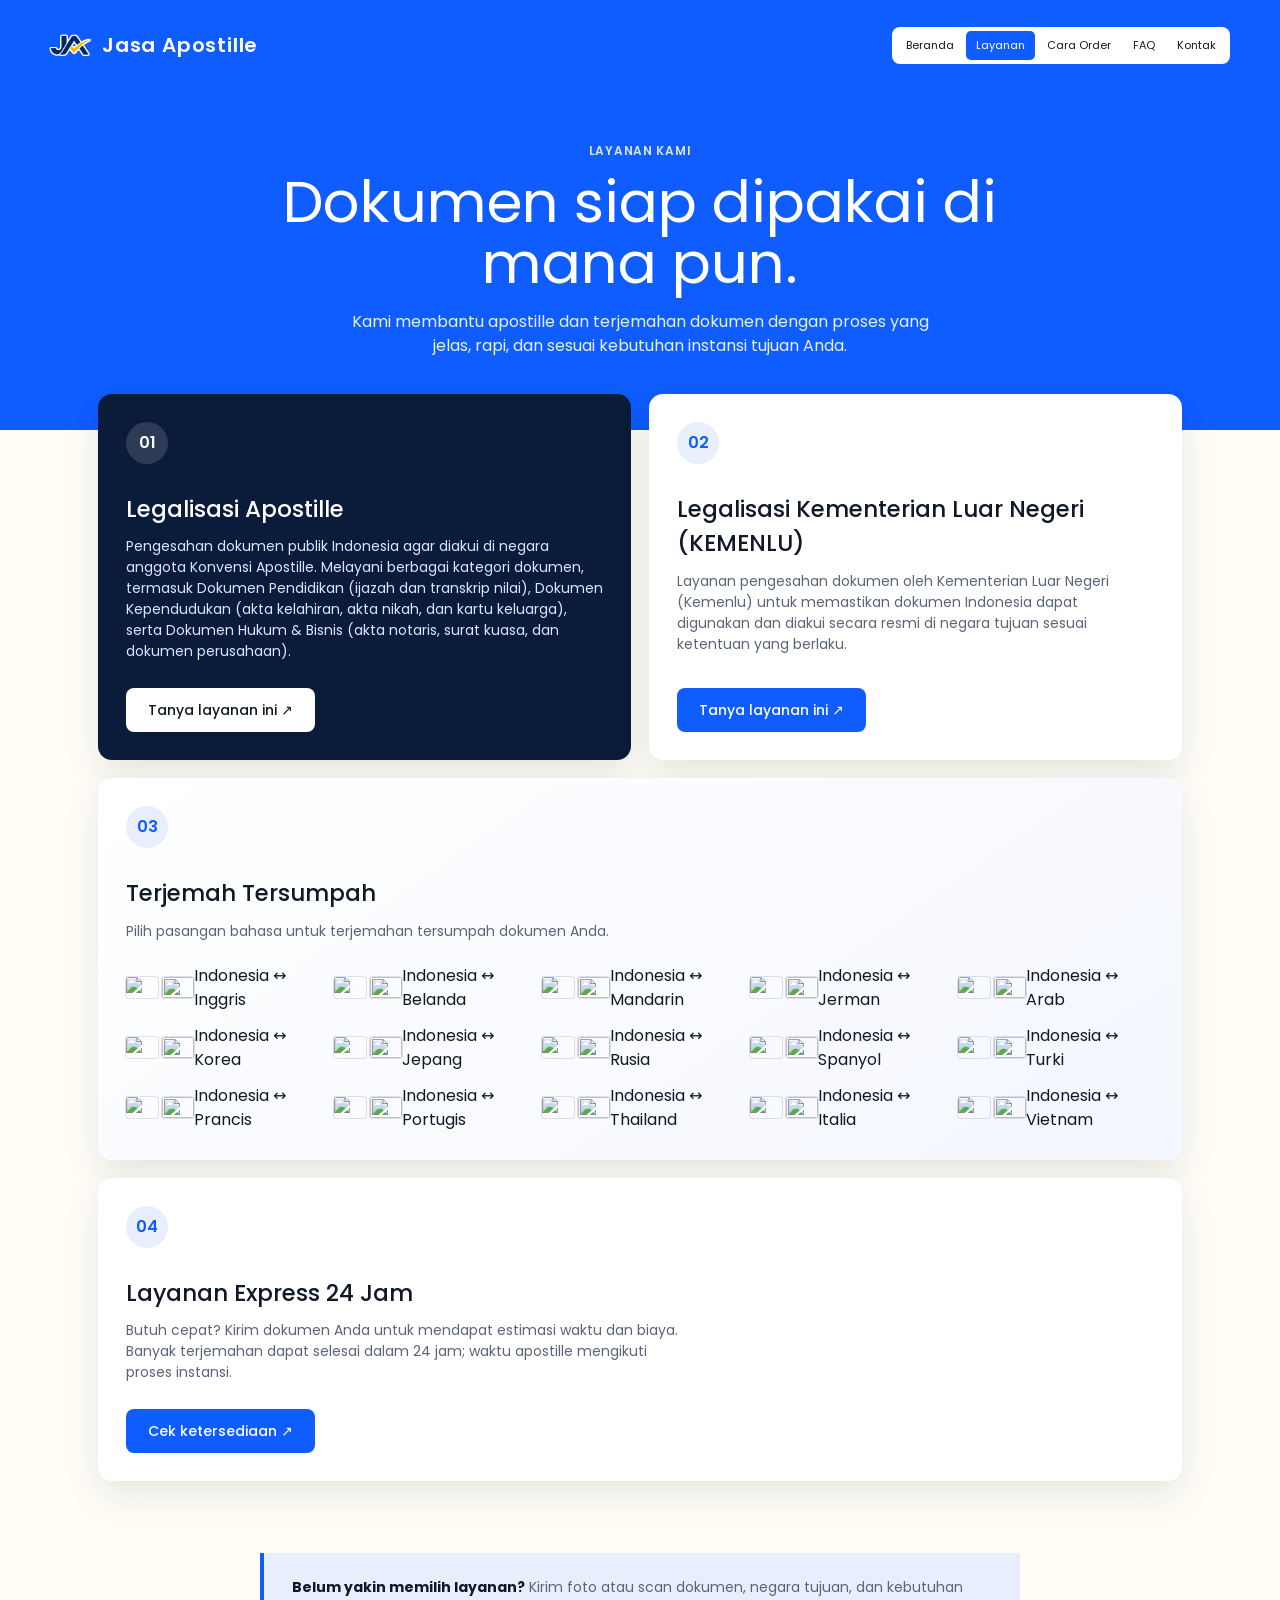
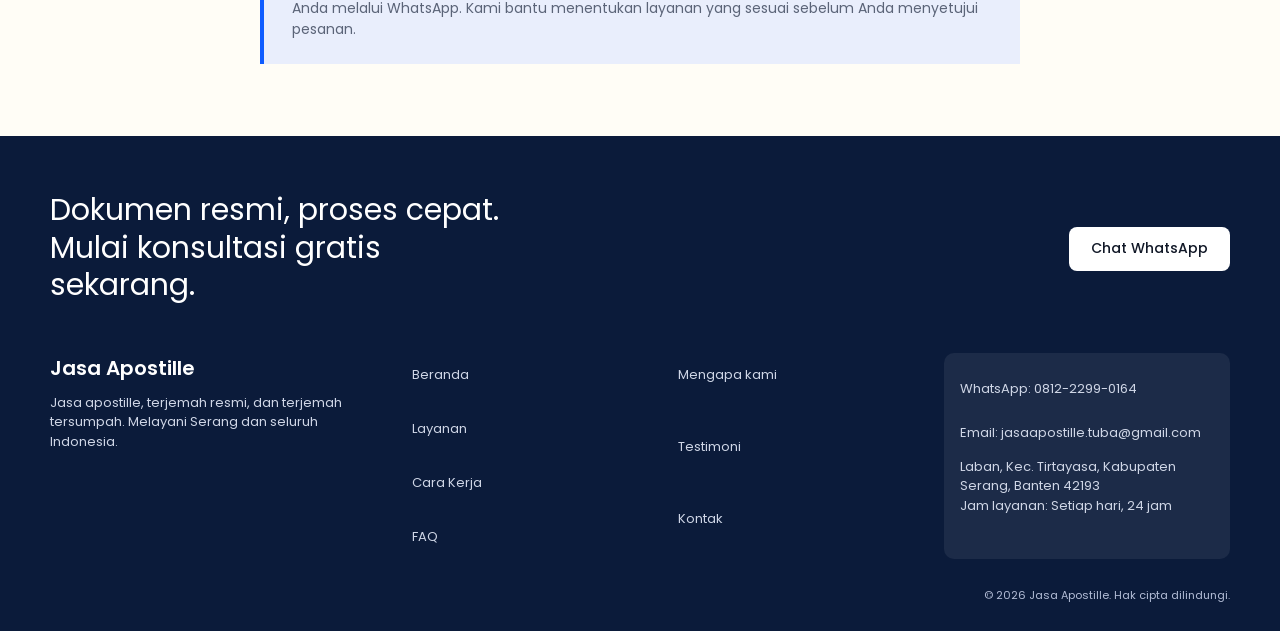
==== commit ea29b8e8: "Add service page entrance animations Co-authored-by: Copilot <223556219+Copilot@users.noreply.github" ====
--- a/layanan.html
+++ b/layanan.html
@@ -29,6 +29,15 @@
         margin: 72px auto 0;
         text-align: center;
       }
+      .services-page-intro > * {
+        animation: service-intro-in .7s ease both;
+      }
+      .services-page-intro h1 { animation-delay: .1s; }
+      .services-page-intro p { animation-delay: .2s; }
+      @keyframes service-intro-in {
+        from { opacity: 0; transform: translateY(18px); }
+        to { opacity: 1; transform: none; }
+      }
       .services-page-intro .label {
         color: #dbe4ff;
       }
@@ -64,9 +73,16 @@
         display: flex;
         flex-direction: column;
         justify-content: space-between;
-        transition:
-          transform 0.2s ease,
-          box-shadow 0.2s ease;
+        transition: transform 0.2s ease, box-shadow 0.2s ease;
+        animation: service-card-in .65s ease both;
+      }
+      .service-card:nth-child(1) { animation-delay: .08s; }
+      .service-card:nth-child(2) { animation-delay: .16s; }
+      .service-card:nth-child(3) { animation-delay: .24s; }
+      .service-card:nth-child(4) { animation-delay: .32s; }
+      @keyframes service-card-in {
+        from { opacity: 0; transform: translateY(24px); }
+        to { opacity: 1; transform: none; }
       }
       .service-card:hover {
         transform: translateY(-6px);
@@ -130,6 +146,33 @@
       }
       .language-card {
         display: flex;
+        animation: language-card-in .45s ease both;
+      }
+      .language-card:nth-child(1) { animation-delay: .05s; }
+      .language-card:nth-child(2) { animation-delay: .08s; }
+      .language-card:nth-child(3) { animation-delay: .11s; }
+      .language-card:nth-child(4) { animation-delay: .14s; }
+      .language-card:nth-child(5) { animation-delay: .17s; }
+      .language-card:nth-child(6) { animation-delay: .20s; }
+      .language-card:nth-child(7) { animation-delay: .23s; }
+      .language-card:nth-child(8) { animation-delay: .26s; }
+      .language-card:nth-child(9) { animation-delay: .29s; }
+      .language-card:nth-child(10) { animation-delay: .32s; }
+      .language-card:nth-child(11) { animation-delay: .35s; }
+      .language-card:nth-child(12) { animation-delay: .38s; }
+      .language-card:nth-child(13) { animation-delay: .41s; }
+      .language-card:nth-child(14) { animation-delay: .44s; }
+      .language-card:nth-child(15) { animation-delay: .47s; }
+      @keyframes language-card-in {
+        from { opacity: 0; transform: translateY(10px); }
+        to { opacity: 1; transform: none; }
+      }
+      .language-card > span:last-child {
+        min-height: 30px;
+        display: flex;
+        align-items: center;
+        justify-content: center;
+      }
         flex-direction: column;
         align-items: center;
         justify-content: center;
@@ -190,6 +233,10 @@
           padding-left: 24px;
           padding-right: 24px;
         }
+      }
+      @media (prefers-reduced-motion: reduce) {
+        .services-page-intro > *, .service-card, .language-card { animation: none; }
+        .service-card:hover, .language-card:hover { transform: none; }
       }
       @media (max-width: 600px) {
         .services-page-hero {
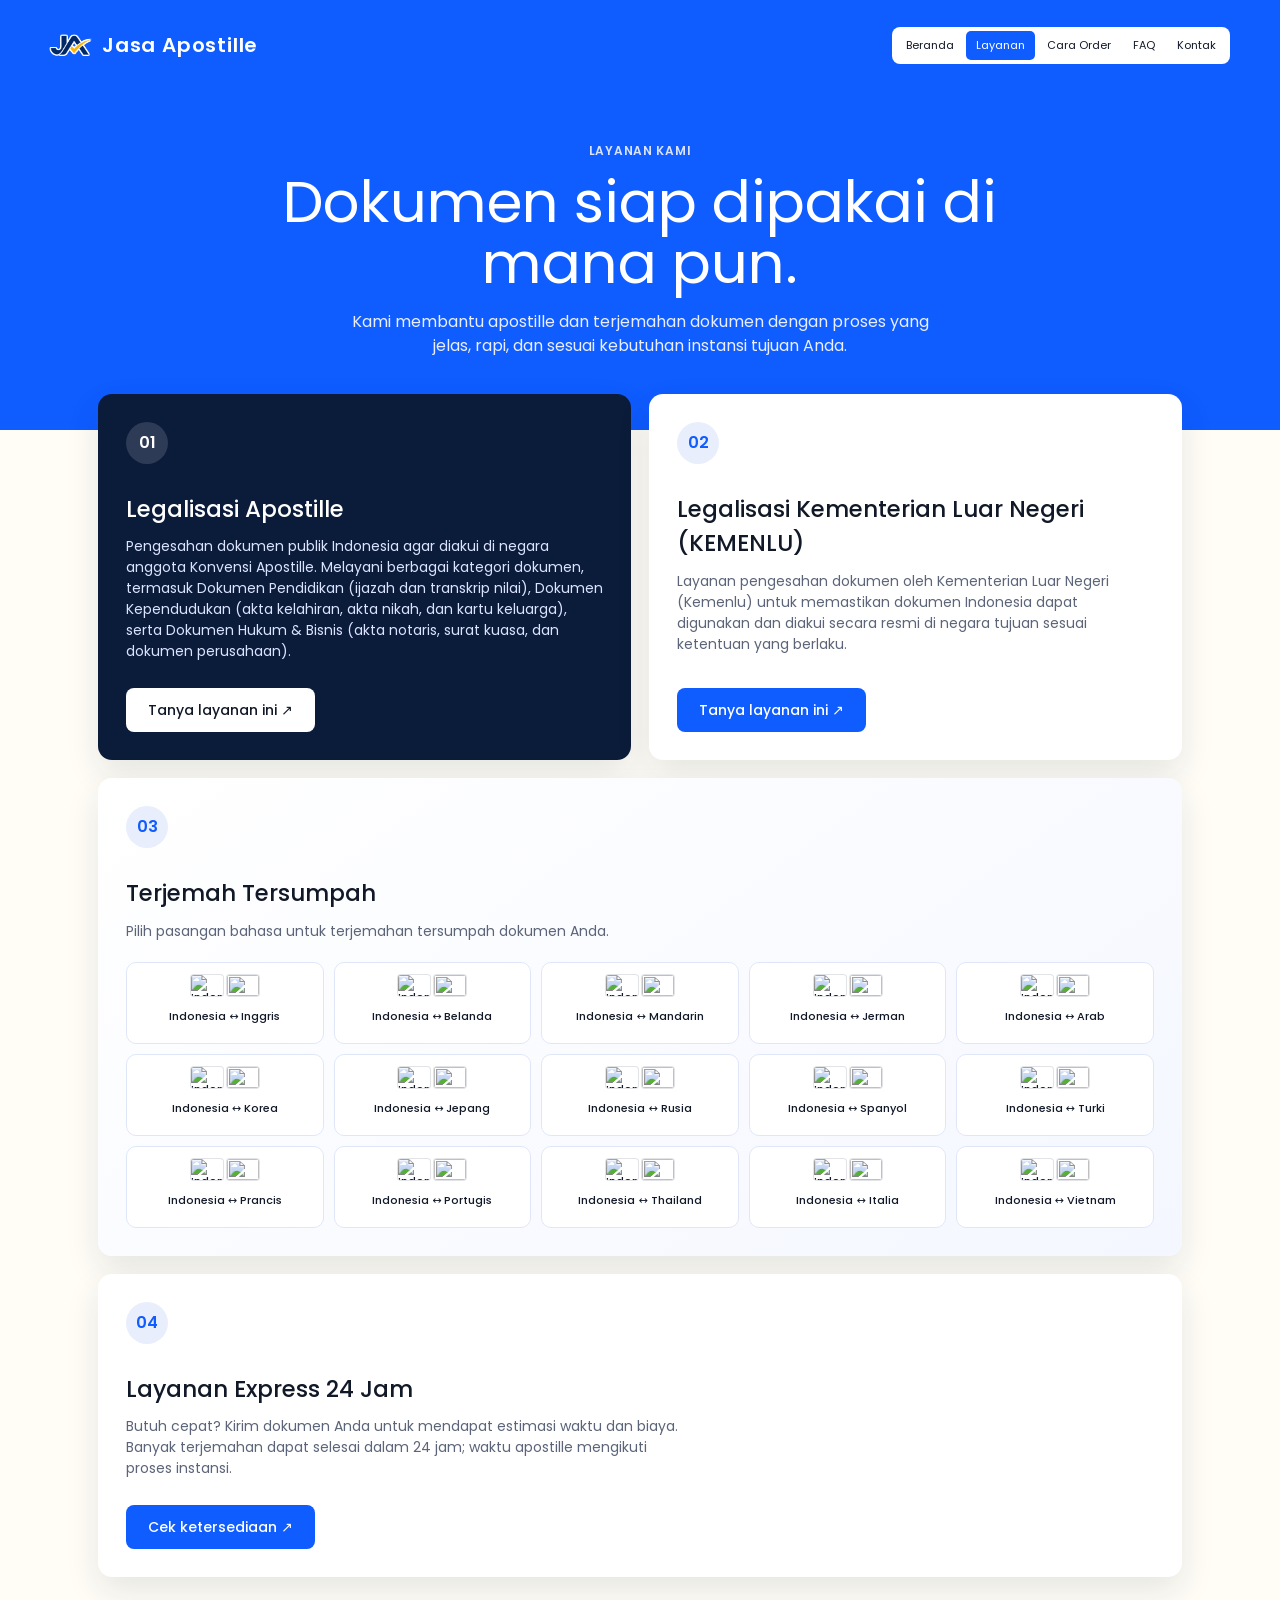
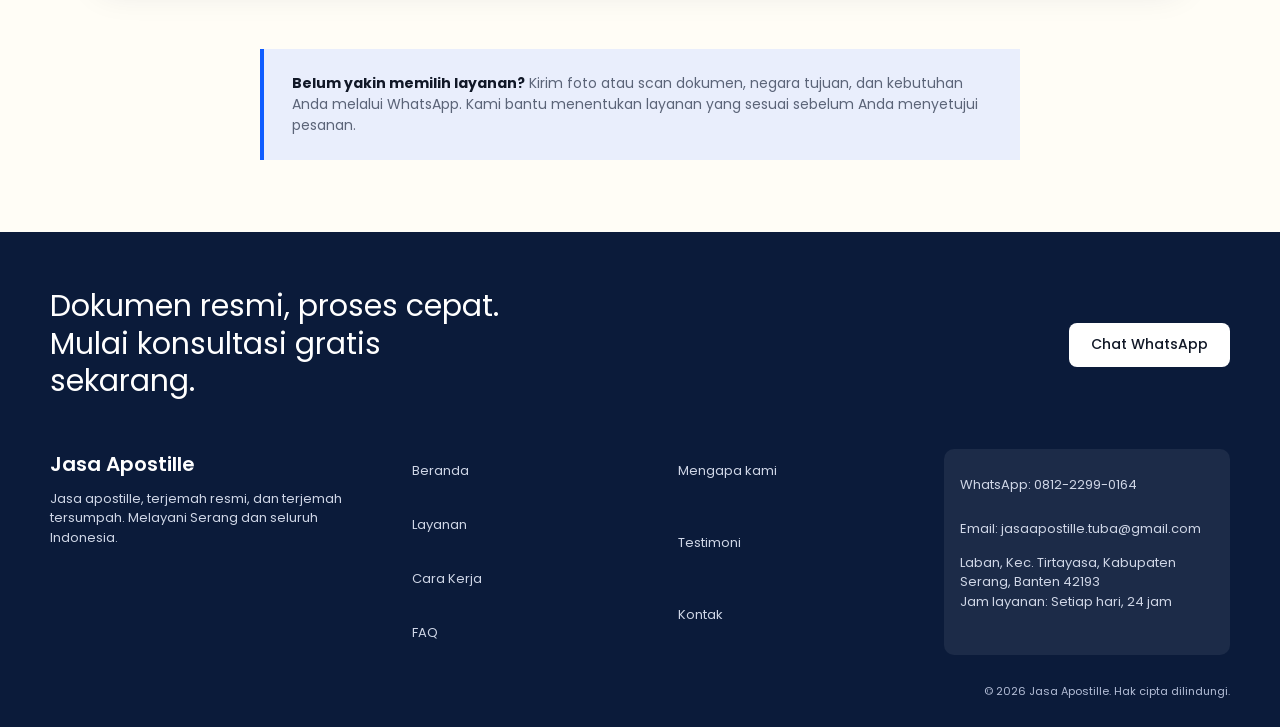
==== commit 556b907d: "Polish language service card layout Co-authored-by: Copilot <223556219+Copilot@users.noreply.github." ====
--- a/layanan.html
+++ b/layanan.html
@@ -132,20 +132,33 @@
       .translation-card {
         grid-column: span 2;
         min-height: auto;
-      }
-      .translation-card {
         background: linear-gradient(145deg, #ffffff 0%, #f4f7ff 100%);
       }
       .translation-card > div:first-child > p {
-        margin-bottom: 22px;
+        margin-bottom: 20px;
       }
       .language-grid {
         display: grid;
         grid-template-columns: repeat(5, minmax(0, 1fr));
-        gap: 12px;
+        gap: 10px;
       }
       .language-card {
         display: flex;
+        flex-direction: column;
+        align-items: center;
+        justify-content: center;
+        gap: 7px;
+        min-height: 82px;
+        padding: 10px 6px;
+        border: 1px solid #dfe6f7;
+        border-radius: 10px;
+        background: rgba(255, 255, 255, .92);
+        color: var(--ink);
+        font-size: 11px;
+        line-height: 1.25;
+        text-align: center;
+        font-weight: 500;
+        transition: border-color .18s ease, background .18s ease, transform .18s ease, box-shadow .18s ease;
         animation: language-card-in .45s ease both;
       }
       .language-card:nth-child(1) { animation-delay: .05s; }
@@ -163,33 +176,16 @@
       .language-card:nth-child(13) { animation-delay: .41s; }
       .language-card:nth-child(14) { animation-delay: .44s; }
       .language-card:nth-child(15) { animation-delay: .47s; }
+      .language-card > span:last-child {
+        min-height: 28px;
+        display: flex;
+        align-items: center;
+        justify-content: center;
+      }
       @keyframes language-card-in {
         from { opacity: 0; transform: translateY(10px); }
         to { opacity: 1; transform: none; }
-      }
-      .language-card > span:last-child {
-        min-height: 30px;
-        display: flex;
-        align-items: center;
-        justify-content: center;
-      }
-        flex-direction: column;
-        align-items: center;
-        justify-content: center;
-        gap: 8px;
-        min-height: 86px;
-        padding: 12px 8px;
-        border: 1px solid #dfe6f7;
-        border-radius: 12px;
-        background: rgba(255, 255, 255, .9);
-        color: var(--ink);
-        font-size: 12px;
-        line-height: 1.25;
-        text-align: center;
-        font-weight: 500;
-        transition: border-color .18s ease, background .18s ease, transform .18s ease, box-shadow .18s ease;
-      }
-      .language-card:hover {
+      }\n      .language-card:hover {
         border-color: var(--blue);
         background: #fff;
         transform: translateY(-3px);
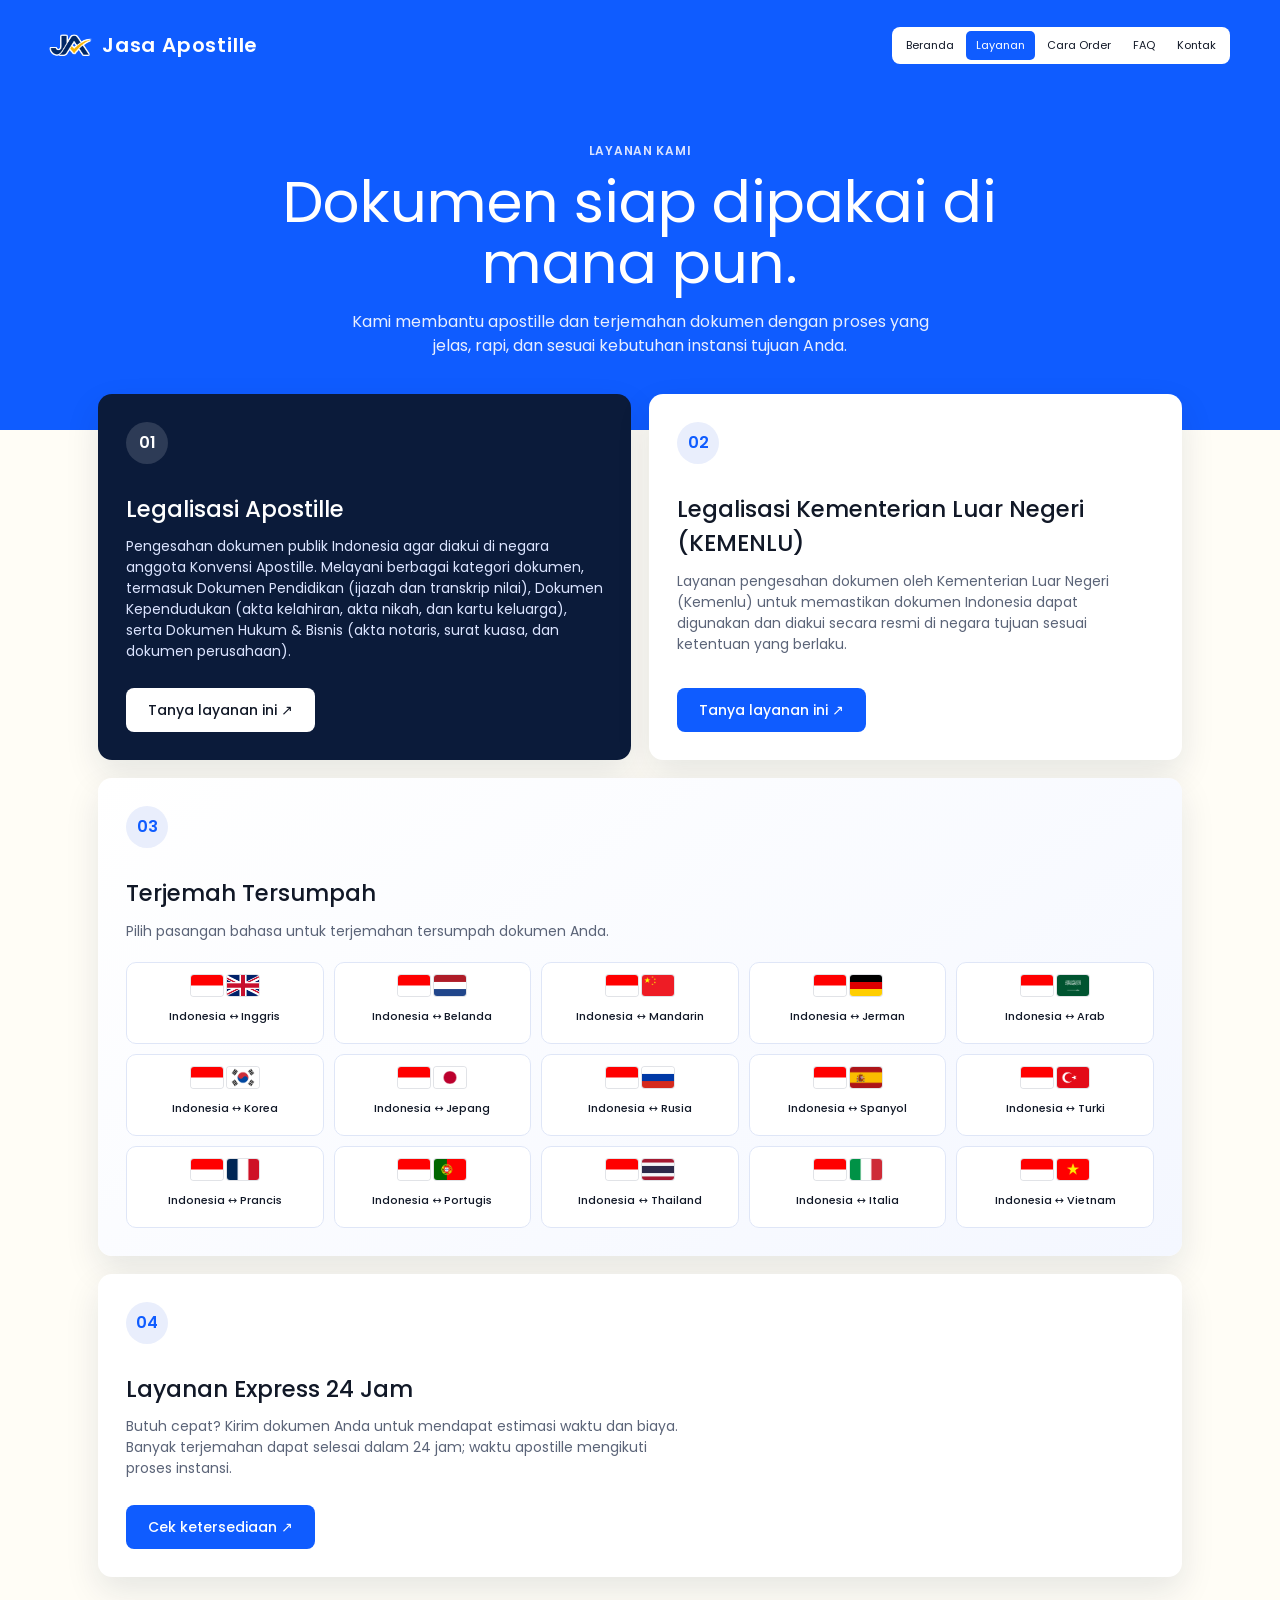
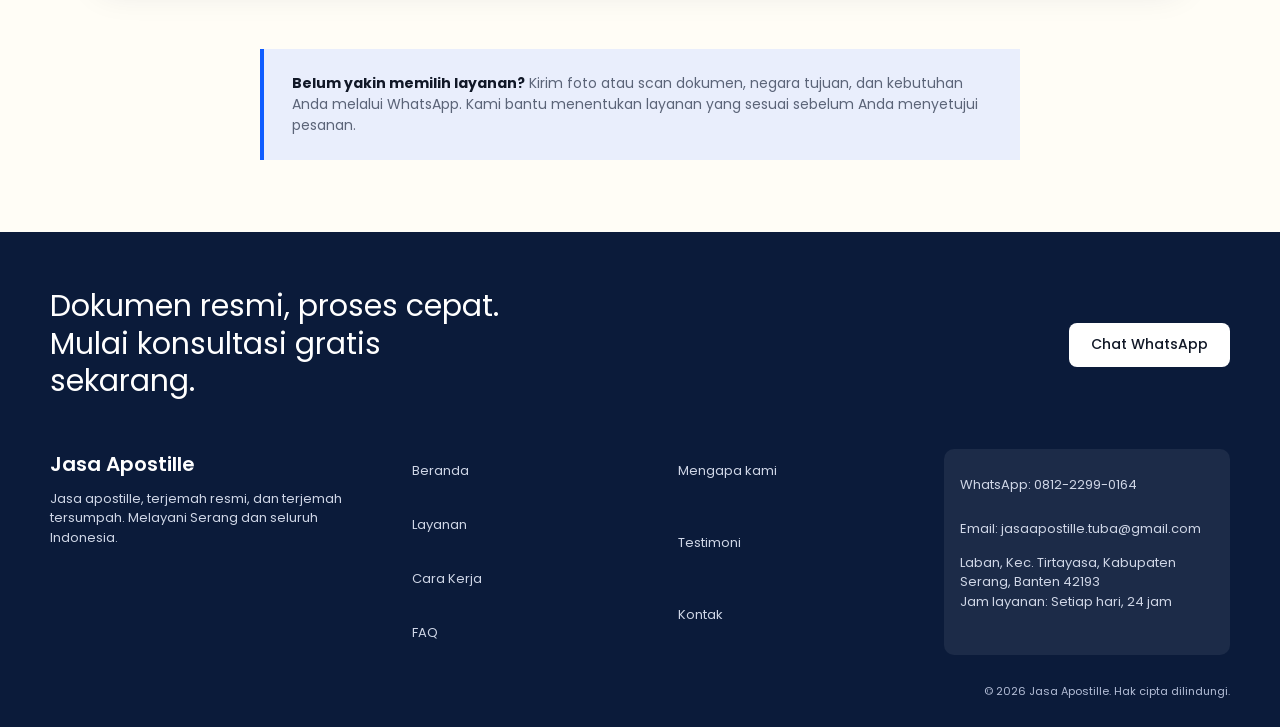
==== commit 4f814ba8: "Optimize service page images for SEO Co-authored-by: Copilot <223556219+Copilot@users.noreply.github" ====
--- a/layanan.html
+++ b/layanan.html
@@ -10,6 +10,18 @@
     />
     <link rel="canonical" href="https://www.jasaapostille.my.id/layanan.html" />
     <meta name="theme-color" content="#0f5cff" />
+    <meta name="robots" content="index, follow, max-image-preview:large" />
+    <meta property="og:type" content="website" />
+    <meta property="og:locale" content="id_ID" />
+    <meta property="og:site_name" content="Jasa Apostille" />
+    <meta property="og:title" content="Layanan Apostille &amp; Terjemah Resmi | Jasa Apostille" />
+    <meta property="og:description" content="Pilih layanan apostille, legalisasi Kemenlu, terjemah tersumpah, dan layanan express untuk kebutuhan dokumen Anda." />
+    <meta property="og:url" content="https://www.jasaapostille.my.id/layanan.html" />
+    <meta property="og:image" content="https://www.jasaapostille.my.id/assets/og-image.png" />
+    <meta name="twitter:card" content="summary_large_image" />
+    <meta name="twitter:title" content="Layanan Apostille &amp; Terjemah Resmi | Jasa Apostille" />
+    <meta name="twitter:description" content="Pilih layanan apostille, legalisasi Kemenlu, terjemah tersumpah, dan layanan express untuk kebutuhan dokumen Anda." />
+    <meta name="twitter:image" content="https://www.jasaapostille.my.id/assets/og-image.png" />
     <link rel="icon" type="image/png" href="assets/logo.png" />
     <link rel="preconnect" href="https://fonts.googleapis.com" />
     <link rel="preconnect" href="https://fonts.gstatic.com" crossorigin />
@@ -18,6 +30,42 @@
       rel="stylesheet"
     />
     <link rel="stylesheet" href="css/style.css" />
+    <script type="application/ld+json">
+      {
+        "@context": "https://schema.org",
+        "@graph": [
+          {
+            "@type": "BreadcrumbList",
+            "@id": "https://www.jasaapostille.my.id/layanan.html#breadcrumb",
+            "itemListElement": [
+              { "@type": "ListItem", "position": 1, "name": "Beranda", "item": "https://www.jasaapostille.my.id/" },
+              { "@type": "ListItem", "position": 2, "name": "Layanan", "item": "https://www.jasaapostille.my.id/layanan.html" }
+            ]
+          },
+          {
+            "@type": "Service",
+            "@id": "https://www.jasaapostille.my.id/layanan.html#service",
+            "name": "Layanan Apostille dan Terjemah Resmi",
+            "url": "https://www.jasaapostille.my.id/layanan.html",
+            "description": "Layanan legalisasi apostille, legalisasi Kementerian Luar Negeri, terjemah tersumpah, dan layanan express dokumen.",
+            "provider": {
+              "@type": "ProfessionalService",
+              "name": "Jasa Apostille",
+              "url": "https://www.jasaapostille.my.id/",
+              "telephone": "+62-812-2299-0164",
+              "areaServed": "ID"
+            },
+            "serviceType": [
+              "Legalisasi Apostille",
+              "Legalisasi Kementerian Luar Negeri (KEMENLU)",
+              "Terjemah Tersumpah",
+              "Layanan Express 24 Jam"
+            ],
+            "areaServed": { "@type": "Country", "name": "Indonesia" }
+          }
+        ]
+      }
+    </script>
     <style>
       .services-page-hero {
         background: var(--blue);
@@ -271,7 +319,7 @@
       <header class="services-page-hero">
         <nav class="nav" aria-label="Menu utama">
           <a class="logo" href="index.html#top" aria-label="Jasa Apostille">
-            <img src="assets/logo.png" alt="Jasa Apostille" />
+            <img src="assets/logo.png" alt="Jasa Apostille" width="42" height="42" decoding="async" />
             <span>Jasa Apostille</span>
           </a>
           <button
@@ -340,21 +388,21 @@
                 <h2>Terjemah Tersumpah</h2>
                 <p>Pilih pasangan bahasa untuk terjemahan tersumpah dokumen Anda.</p>
                 <div class="language-grid" aria-label="Pilihan bahasa terjemah tersumpah">
-                  <a class="language-card" href="https://wa.me/6281222990164?text=Halo%2C%20saya%20mengunjungi%20jasaapostile.my.id%20dan%20ingin%20konsultasi%20layanan%20Terjemah%20Tersumpah%20Indonesia%E2%80%93Inggris.%20Mohon%20informasi%20lebih%20lanjut." rel="noopener"><span class="language-flags" aria-hidden="true"><img src="https://flagcdn.com/w40/id.png" alt="Indonesia" /><img src="https://flagcdn.com/w40/gb.png" alt="" /></span><span>Indonesia ↔ Inggris</span></a>
-                  <a class="language-card" href="https://wa.me/6281222990164?text=Halo%2C%20saya%20mengunjungi%20jasaapostile.my.id%20dan%20ingin%20konsultasi%20layanan%20Terjemah%20Tersumpah%20Indonesia%E2%80%93Belanda.%20Mohon%20informasi%20lebih%20lanjut." rel="noopener"><span class="language-flags" aria-hidden="true"><img src="https://flagcdn.com/w40/id.png" alt="Indonesia" /><img src="https://flagcdn.com/w40/nl.png" alt="" /></span><span>Indonesia ↔ Belanda</span></a>
-                  <a class="language-card" href="https://wa.me/6281222990164?text=Halo%2C%20saya%20mengunjungi%20jasaapostile.my.id%20dan%20ingin%20konsultasi%20layanan%20Terjemah%20Tersumpah%20Indonesia%E2%80%93Mandarin.%20Mohon%20informasi%20lebih%20lanjut." rel="noopener"><span class="language-flags" aria-hidden="true"><img src="https://flagcdn.com/w40/id.png" alt="Indonesia" /><img src="https://flagcdn.com/w40/cn.png" alt="" /></span><span>Indonesia ↔ Mandarin</span></a>
-                  <a class="language-card" href="https://wa.me/6281222990164?text=Halo%2C%20saya%20mengunjungi%20jasaapostile.my.id%20dan%20ingin%20konsultasi%20layanan%20Terjemah%20Tersumpah%20Indonesia%E2%80%93Jerman.%20Mohon%20informasi%20lebih%20lanjut." rel="noopener"><span class="language-flags" aria-hidden="true"><img src="https://flagcdn.com/w40/id.png" alt="Indonesia" /><img src="https://flagcdn.com/w40/de.png" alt="" /></span><span>Indonesia ↔ Jerman</span></a>
-                  <a class="language-card" href="https://wa.me/6281222990164?text=Halo%2C%20saya%20mengunjungi%20jasaapostile.my.id%20dan%20ingin%20konsultasi%20layanan%20Terjemah%20Tersumpah%20Indonesia%E2%80%93Arab.%20Mohon%20informasi%20lebih%20lanjut." rel="noopener"><span class="language-flags" aria-hidden="true"><img src="https://flagcdn.com/w40/id.png" alt="Indonesia" /><img src="https://flagcdn.com/w40/sa.png" alt="" /></span><span>Indonesia ↔ Arab</span></a>
-                  <a class="language-card" href="https://wa.me/6281222990164?text=Halo%2C%20saya%20mengunjungi%20jasaapostile.my.id%20dan%20ingin%20konsultasi%20layanan%20Terjemah%20Tersumpah%20Indonesia%E2%80%93Korea.%20Mohon%20informasi%20lebih%20lanjut." rel="noopener"><span class="language-flags" aria-hidden="true"><img src="https://flagcdn.com/w40/id.png" alt="Indonesia" /><img src="https://flagcdn.com/w40/kr.png" alt="" /></span><span>Indonesia ↔ Korea</span></a>
-                  <a class="language-card" href="https://wa.me/6281222990164?text=Halo%2C%20saya%20mengunjungi%20jasaapostile.my.id%20dan%20ingin%20konsultasi%20layanan%20Terjemah%20Tersumpah%20Indonesia%E2%80%93Jepang.%20Mohon%20informasi%20lebih%20lanjut." rel="noopener"><span class="language-flags" aria-hidden="true"><img src="https://flagcdn.com/w40/id.png" alt="Indonesia" /><img src="https://flagcdn.com/w40/jp.png" alt="" /></span><span>Indonesia ↔ Jepang</span></a>
-                  <a class="language-card" href="https://wa.me/6281222990164?text=Halo%2C%20saya%20mengunjungi%20jasaapostile.my.id%20dan%20ingin%20konsultasi%20layanan%20Terjemah%20Tersumpah%20Indonesia%E2%80%93Rusia.%20Mohon%20informasi%20lebih%20lanjut." rel="noopener"><span class="language-flags" aria-hidden="true"><img src="https://flagcdn.com/w40/id.png" alt="Indonesia" /><img src="https://flagcdn.com/w40/ru.png" alt="" /></span><span>Indonesia ↔ Rusia</span></a>
-                  <a class="language-card" href="https://wa.me/6281222990164?text=Halo%2C%20saya%20mengunjungi%20jasaapostile.my.id%20dan%20ingin%20konsultasi%20layanan%20Terjemah%20Tersumpah%20Indonesia%E2%80%93Spanyol.%20Mohon%20informasi%20lebih%20lanjut." rel="noopener"><span class="language-flags" aria-hidden="true"><img src="https://flagcdn.com/w40/id.png" alt="Indonesia" /><img src="https://flagcdn.com/w40/es.png" alt="" /></span><span>Indonesia ↔ Spanyol</span></a>
-                  <a class="language-card" href="https://wa.me/6281222990164?text=Halo%2C%20saya%20mengunjungi%20jasaapostile.my.id%20dan%20ingin%20konsultasi%20layanan%20Terjemah%20Tersumpah%20Indonesia%E2%80%93Turki.%20Mohon%20informasi%20lebih%20lanjut." rel="noopener"><span class="language-flags" aria-hidden="true"><img src="https://flagcdn.com/w40/id.png" alt="Indonesia" /><img src="https://flagcdn.com/w40/tr.png" alt="" /></span><span>Indonesia ↔ Turki</span></a>
-                  <a class="language-card" href="https://wa.me/6281222990164?text=Halo%2C%20saya%20mengunjungi%20jasaapostile.my.id%20dan%20ingin%20konsultasi%20layanan%20Terjemah%20Tersumpah%20Indonesia%E2%80%93Prancis.%20Mohon%20informasi%20lebih%20lanjut." rel="noopener"><span class="language-flags" aria-hidden="true"><img src="https://flagcdn.com/w40/id.png" alt="Indonesia" /><img src="https://flagcdn.com/w40/fr.png" alt="" /></span><span>Indonesia ↔ Prancis</span></a>
-                  <a class="language-card" href="https://wa.me/6281222990164?text=Halo%2C%20saya%20mengunjungi%20jasaapostile.my.id%20dan%20ingin%20konsultasi%20layanan%20Terjemah%20Tersumpah%20Indonesia%E2%80%93Portugis.%20Mohon%20informasi%20lebih%20lanjut." rel="noopener"><span class="language-flags" aria-hidden="true"><img src="https://flagcdn.com/w40/id.png" alt="Indonesia" /><img src="https://flagcdn.com/w40/pt.png" alt="" /></span><span>Indonesia ↔ Portugis</span></a>
-                  <a class="language-card" href="https://wa.me/6281222990164?text=Halo%2C%20saya%20mengunjungi%20jasaapostile.my.id%20dan%20ingin%20konsultasi%20layanan%20Terjemah%20Tersumpah%20Indonesia%E2%80%93Thailand.%20Mohon%20informasi%20lebih%20lanjut." rel="noopener"><span class="language-flags" aria-hidden="true"><img src="https://flagcdn.com/w40/id.png" alt="Indonesia" /><img src="https://flagcdn.com/w40/th.png" alt="" /></span><span>Indonesia ↔ Thailand</span></a>
-                  <a class="language-card" href="https://wa.me/6281222990164?text=Halo%2C%20saya%20mengunjungi%20jasaapostile.my.id%20dan%20ingin%20konsultasi%20layanan%20Terjemah%20Tersumpah%20Indonesia%E2%80%93Italia.%20Mohon%20informasi%20lebih%20lanjut." rel="noopener"><span class="language-flags" aria-hidden="true"><img src="https://flagcdn.com/w40/id.png" alt="Indonesia" /><img src="https://flagcdn.com/w40/it.png" alt="" /></span><span>Indonesia ↔ Italia</span></a>
-                  <a class="language-card" href="https://wa.me/6281222990164?text=Halo%2C%20saya%20mengunjungi%20jasaapostile.my.id%20dan%20ingin%20konsultasi%20layanan%20Terjemah%20Tersumpah%20Indonesia%E2%80%93Vietnam.%20Mohon%20informasi%20lebih%20lanjut." rel="noopener"><span class="language-flags" aria-hidden="true"><img src="https://flagcdn.com/w40/id.png" alt="Indonesia" /><img src="https://flagcdn.com/w40/vn.png" alt="" /></span><span>Indonesia ↔ Vietnam</span></a>
+                  <a class="language-card" href="https://wa.me/6281222990164?text=Halo%2C%20saya%20mengunjungi%20jasaapostile.my.id%20dan%20ingin%20konsultasi%20layanan%20Terjemah%20Tersumpah%20Indonesia%E2%80%93Inggris.%20Mohon%20informasi%20lebih%20lanjut." rel="noopener"><span class="language-flags" aria-hidden="true"><img src="assets/flags/id.png" alt="Indonesia" width="32" height="21" loading="lazy" decoding="async" /><img src="assets/flags/gb.png" alt="" width="32" height="21" loading="lazy" decoding="async" /></span><span>Indonesia ↔ Inggris</span></a>
+                  <a class="language-card" href="https://wa.me/6281222990164?text=Halo%2C%20saya%20mengunjungi%20jasaapostile.my.id%20dan%20ingin%20konsultasi%20layanan%20Terjemah%20Tersumpah%20Indonesia%E2%80%93Belanda.%20Mohon%20informasi%20lebih%20lanjut." rel="noopener"><span class="language-flags" aria-hidden="true"><img src="assets/flags/id.png" alt="Indonesia" width="32" height="21" loading="lazy" decoding="async" /><img src="assets/flags/nl.png" alt="" width="32" height="21" loading="lazy" decoding="async" /></span><span>Indonesia ↔ Belanda</span></a>
+                  <a class="language-card" href="https://wa.me/6281222990164?text=Halo%2C%20saya%20mengunjungi%20jasaapostile.my.id%20dan%20ingin%20konsultasi%20layanan%20Terjemah%20Tersumpah%20Indonesia%E2%80%93Mandarin.%20Mohon%20informasi%20lebih%20lanjut." rel="noopener"><span class="language-flags" aria-hidden="true"><img src="assets/flags/id.png" alt="Indonesia" width="32" height="21" loading="lazy" decoding="async" /><img src="assets/flags/cn.png" alt="" width="32" height="21" loading="lazy" decoding="async" /></span><span>Indonesia ↔ Mandarin</span></a>
+                  <a class="language-card" href="https://wa.me/6281222990164?text=Halo%2C%20saya%20mengunjungi%20jasaapostile.my.id%20dan%20ingin%20konsultasi%20layanan%20Terjemah%20Tersumpah%20Indonesia%E2%80%93Jerman.%20Mohon%20informasi%20lebih%20lanjut." rel="noopener"><span class="language-flags" aria-hidden="true"><img src="assets/flags/id.png" alt="Indonesia" width="32" height="21" loading="lazy" decoding="async" /><img src="assets/flags/de.png" alt="" width="32" height="21" loading="lazy" decoding="async" /></span><span>Indonesia ↔ Jerman</span></a>
+                  <a class="language-card" href="https://wa.me/6281222990164?text=Halo%2C%20saya%20mengunjungi%20jasaapostile.my.id%20dan%20ingin%20konsultasi%20layanan%20Terjemah%20Tersumpah%20Indonesia%E2%80%93Arab.%20Mohon%20informasi%20lebih%20lanjut." rel="noopener"><span class="language-flags" aria-hidden="true"><img src="assets/flags/id.png" alt="Indonesia" width="32" height="21" loading="lazy" decoding="async" /><img src="assets/flags/sa.png" alt="" width="32" height="21" loading="lazy" decoding="async" /></span><span>Indonesia ↔ Arab</span></a>
+                  <a class="language-card" href="https://wa.me/6281222990164?text=Halo%2C%20saya%20mengunjungi%20jasaapostile.my.id%20dan%20ingin%20konsultasi%20layanan%20Terjemah%20Tersumpah%20Indonesia%E2%80%93Korea.%20Mohon%20informasi%20lebih%20lanjut." rel="noopener"><span class="language-flags" aria-hidden="true"><img src="assets/flags/id.png" alt="Indonesia" width="32" height="21" loading="lazy" decoding="async" /><img src="assets/flags/kr.png" alt="" width="32" height="21" loading="lazy" decoding="async" /></span><span>Indonesia ↔ Korea</span></a>
+                  <a class="language-card" href="https://wa.me/6281222990164?text=Halo%2C%20saya%20mengunjungi%20jasaapostile.my.id%20dan%20ingin%20konsultasi%20layanan%20Terjemah%20Tersumpah%20Indonesia%E2%80%93Jepang.%20Mohon%20informasi%20lebih%20lanjut." rel="noopener"><span class="language-flags" aria-hidden="true"><img src="assets/flags/id.png" alt="Indonesia" width="32" height="21" loading="lazy" decoding="async" /><img src="assets/flags/jp.png" alt="" width="32" height="21" loading="lazy" decoding="async" /></span><span>Indonesia ↔ Jepang</span></a>
+                  <a class="language-card" href="https://wa.me/6281222990164?text=Halo%2C%20saya%20mengunjungi%20jasaapostile.my.id%20dan%20ingin%20konsultasi%20layanan%20Terjemah%20Tersumpah%20Indonesia%E2%80%93Rusia.%20Mohon%20informasi%20lebih%20lanjut." rel="noopener"><span class="language-flags" aria-hidden="true"><img src="assets/flags/id.png" alt="Indonesia" width="32" height="21" loading="lazy" decoding="async" /><img src="assets/flags/ru.png" alt="" width="32" height="21" loading="lazy" decoding="async" /></span><span>Indonesia ↔ Rusia</span></a>
+                  <a class="language-card" href="https://wa.me/6281222990164?text=Halo%2C%20saya%20mengunjungi%20jasaapostile.my.id%20dan%20ingin%20konsultasi%20layanan%20Terjemah%20Tersumpah%20Indonesia%E2%80%93Spanyol.%20Mohon%20informasi%20lebih%20lanjut." rel="noopener"><span class="language-flags" aria-hidden="true"><img src="assets/flags/id.png" alt="Indonesia" width="32" height="21" loading="lazy" decoding="async" /><img src="assets/flags/es.png" alt="" width="32" height="21" loading="lazy" decoding="async" /></span><span>Indonesia ↔ Spanyol</span></a>
+                  <a class="language-card" href="https://wa.me/6281222990164?text=Halo%2C%20saya%20mengunjungi%20jasaapostile.my.id%20dan%20ingin%20konsultasi%20layanan%20Terjemah%20Tersumpah%20Indonesia%E2%80%93Turki.%20Mohon%20informasi%20lebih%20lanjut." rel="noopener"><span class="language-flags" aria-hidden="true"><img src="assets/flags/id.png" alt="Indonesia" width="32" height="21" loading="lazy" decoding="async" /><img src="assets/flags/tr.png" alt="" width="32" height="21" loading="lazy" decoding="async" /></span><span>Indonesia ↔ Turki</span></a>
+                  <a class="language-card" href="https://wa.me/6281222990164?text=Halo%2C%20saya%20mengunjungi%20jasaapostile.my.id%20dan%20ingin%20konsultasi%20layanan%20Terjemah%20Tersumpah%20Indonesia%E2%80%93Prancis.%20Mohon%20informasi%20lebih%20lanjut." rel="noopener"><span class="language-flags" aria-hidden="true"><img src="assets/flags/id.png" alt="Indonesia" width="32" height="21" loading="lazy" decoding="async" /><img src="assets/flags/fr.png" alt="" width="32" height="21" loading="lazy" decoding="async" /></span><span>Indonesia ↔ Prancis</span></a>
+                  <a class="language-card" href="https://wa.me/6281222990164?text=Halo%2C%20saya%20mengunjungi%20jasaapostile.my.id%20dan%20ingin%20konsultasi%20layanan%20Terjemah%20Tersumpah%20Indonesia%E2%80%93Portugis.%20Mohon%20informasi%20lebih%20lanjut." rel="noopener"><span class="language-flags" aria-hidden="true"><img src="assets/flags/id.png" alt="Indonesia" width="32" height="21" loading="lazy" decoding="async" /><img src="assets/flags/pt.png" alt="" width="32" height="21" loading="lazy" decoding="async" /></span><span>Indonesia ↔ Portugis</span></a>
+                  <a class="language-card" href="https://wa.me/6281222990164?text=Halo%2C%20saya%20mengunjungi%20jasaapostile.my.id%20dan%20ingin%20konsultasi%20layanan%20Terjemah%20Tersumpah%20Indonesia%E2%80%93Thailand.%20Mohon%20informasi%20lebih%20lanjut." rel="noopener"><span class="language-flags" aria-hidden="true"><img src="assets/flags/id.png" alt="Indonesia" width="32" height="21" loading="lazy" decoding="async" /><img src="assets/flags/th.png" alt="" width="32" height="21" loading="lazy" decoding="async" /></span><span>Indonesia ↔ Thailand</span></a>
+                  <a class="language-card" href="https://wa.me/6281222990164?text=Halo%2C%20saya%20mengunjungi%20jasaapostile.my.id%20dan%20ingin%20konsultasi%20layanan%20Terjemah%20Tersumpah%20Indonesia%E2%80%93Italia.%20Mohon%20informasi%20lebih%20lanjut." rel="noopener"><span class="language-flags" aria-hidden="true"><img src="assets/flags/id.png" alt="Indonesia" width="32" height="21" loading="lazy" decoding="async" /><img src="assets/flags/it.png" alt="" width="32" height="21" loading="lazy" decoding="async" /></span><span>Indonesia ↔ Italia</span></a>
+                  <a class="language-card" href="https://wa.me/6281222990164?text=Halo%2C%20saya%20mengunjungi%20jasaapostile.my.id%20dan%20ingin%20konsultasi%20layanan%20Terjemah%20Tersumpah%20Indonesia%E2%80%93Vietnam.%20Mohon%20informasi%20lebih%20lanjut." rel="noopener"><span class="language-flags" aria-hidden="true"><img src="assets/flags/id.png" alt="Indonesia" width="32" height="21" loading="lazy" decoding="async" /><img src="assets/flags/vn.png" alt="" width="32" height="21" loading="lazy" decoding="async" /></span><span>Indonesia ↔ Vietnam</span></a>
                 </div>
               </div>
             </article>
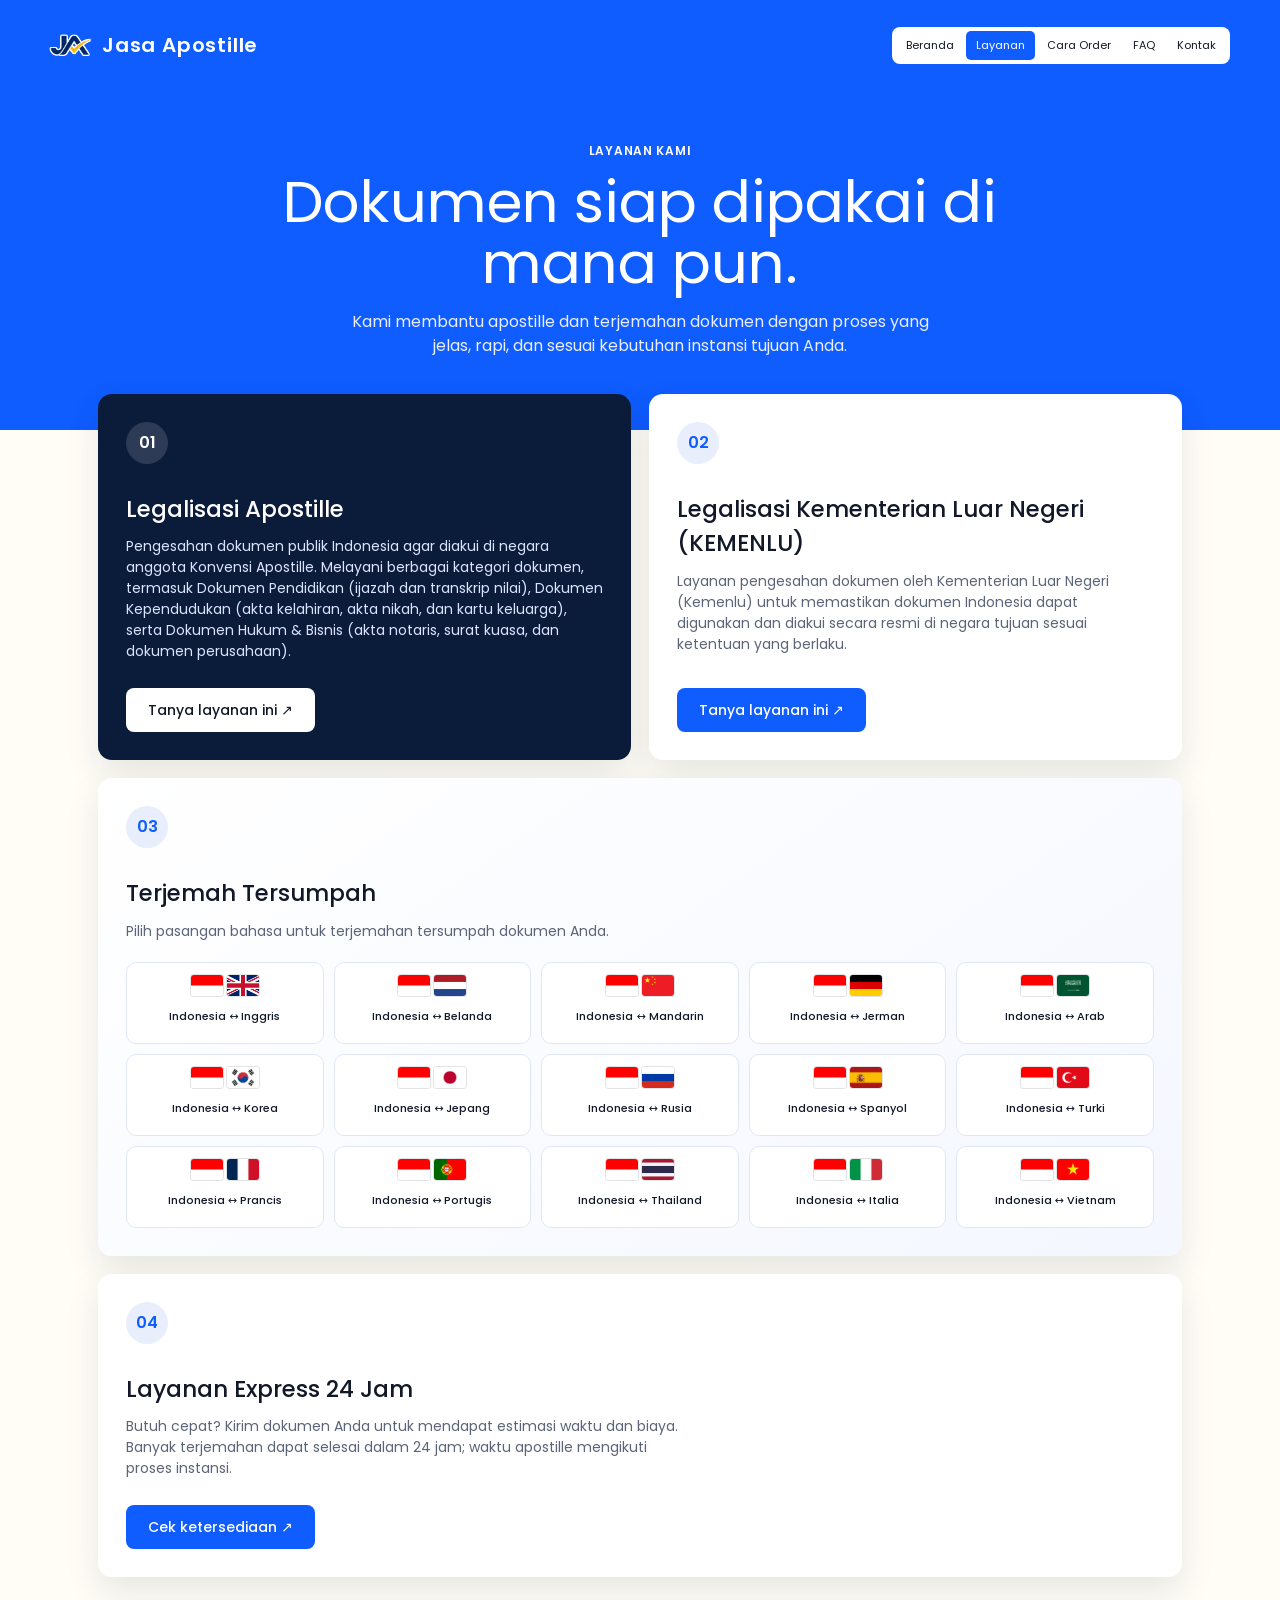
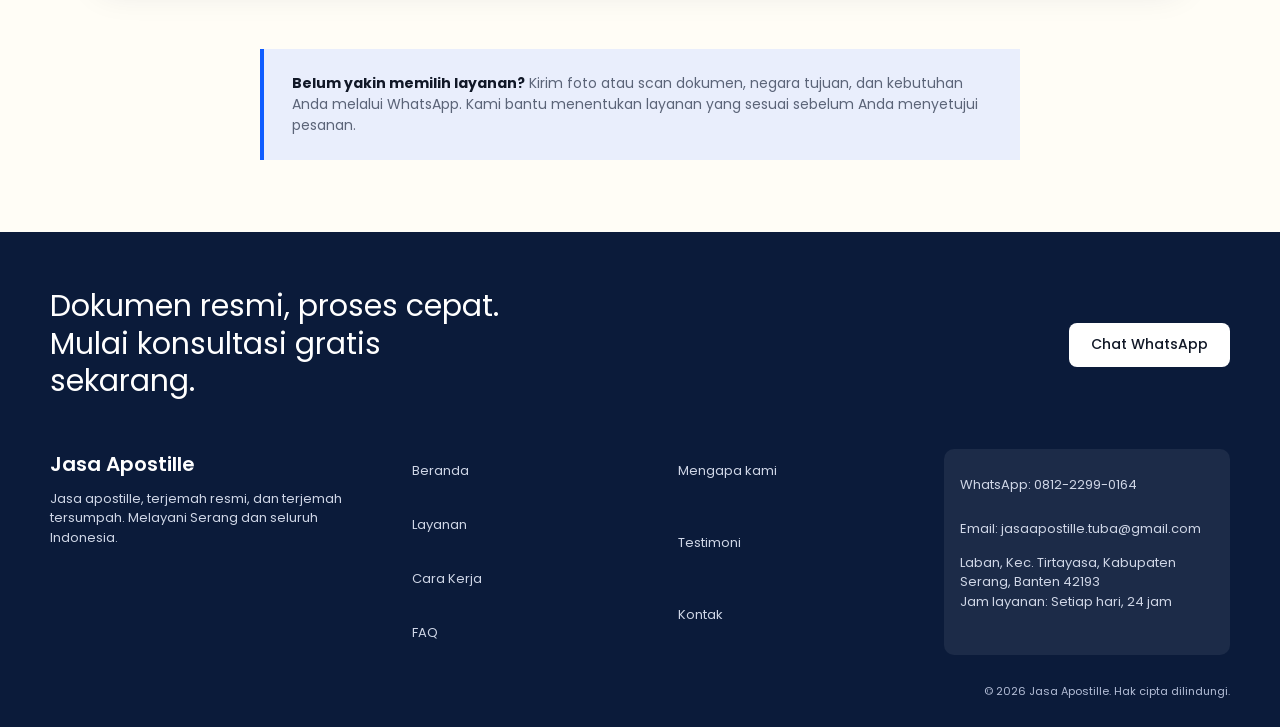
==== commit 0ff38da7: "Fix services page contrast accessibility Co-authored-by: Copilot <223556219+Copilot@users.noreply.gi" ====
--- a/layanan.html
+++ b/layanan.html
@@ -87,7 +87,7 @@
         to { opacity: 1; transform: none; }
       }
       .services-page-intro .label {
-        color: #dbe4ff;
+        color: #ffffff;
       }
       .services-page-intro h1 {
         margin: 10px 0 16px;
